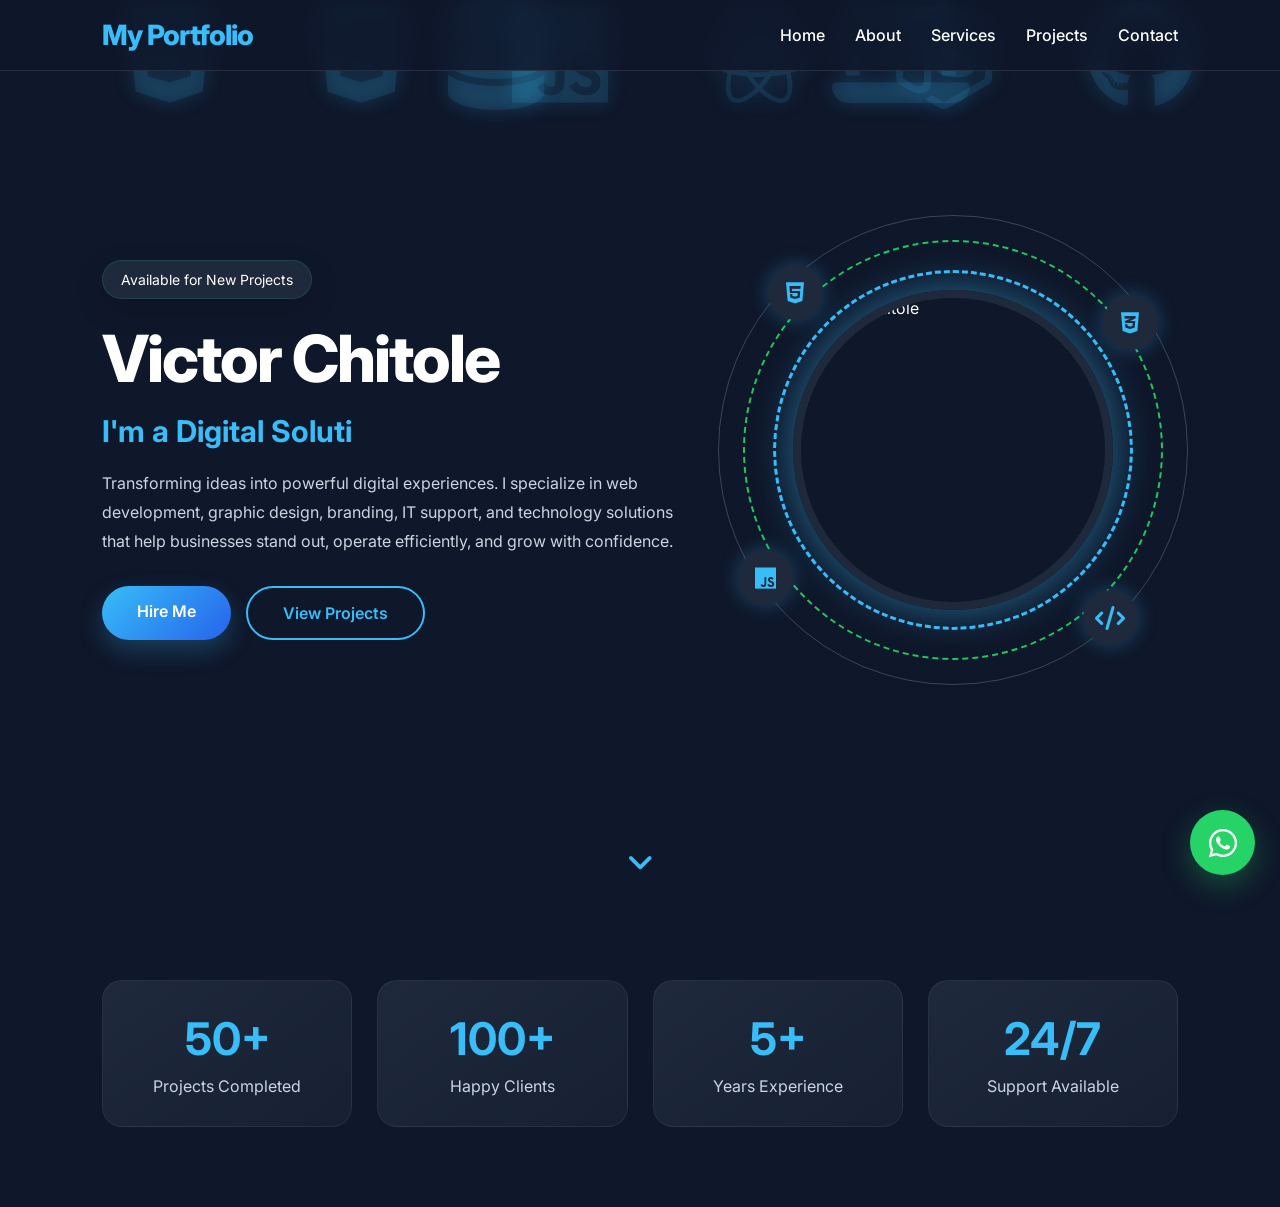
==== index.html @ 53824d96 "Add files via upload" ====
<!DOCTYPE html>
<html lang="en">
<head>

<meta charset="UTF-8">
<meta name="viewport" content="width=device-width, initial-scale=1.0">

<title>Victor Chitole</title>

<link href="https://fonts.googleapis.com/css2?family=Inter:wght@300;400;500;600;700;800&display=swap" rel="stylesheet">

<link rel="stylesheet"
href="https://cdnjs.cloudflare.com/ajax/libs/font-awesome/6.6.0/css/all.min.css">


<style>

/* =========================================================
   GLOBAL
========================================================= */

*{
    margin:0;
    padding:0;
    box-sizing:border-box;
    font-family:'Inter',sans-serif;
    scroll-behavior:smooth;
}

body{
    background:#0f172a;
    color:#fff;
    overflow-x:hidden;
}


/* =========================================================
   BACKGROUND ANIMATION
========================================================= */

.particles{
    position:fixed;
    width:100%;
    height:100%;
    z-index:-1;
    overflow:hidden;
    pointer-events:none;
}

.particles i{
    position:absolute;
    font-size:110px;
    color:rgba(56,189,248,0.12);
    text-shadow:0 0 20px rgba(56,189,248,0.2);
    animation:animate 20s linear infinite;
}

.particles i:nth-child(1){
    left:10%;
    animation-delay:0s;
}

.particles i:nth-child(2){
    left:25%;
    animation-delay:2s;
}

.particles i:nth-child(3){
    left:40%;
    animation-delay:4s;
}

.particles i:nth-child(4){
    left:55%;
    animation-delay:6s;
}

.particles i:nth-child(5){
    left:70%;
    animation-delay:8s;
}

.particles i:nth-child(6){
    left:85%;
    animation-delay:10s;
}

.particles i:nth-child(7){
    left:35%;
    animation-delay:12s;
}

.particles i:nth-child(8){
    left:65%;
    animation-delay:14s;
}

@keyframes animate{

    0%{
        transform:translateY(100vh) scale(0);
        opacity:0;
    }

    20%{
        opacity:1;
    }

    100%{
        transform:translateY(-100px) scale(1);
        opacity:0;
    }

}


/* =========================================================
   NAVBAR
========================================================= */

.navbar{
    position:fixed;
    top:0;
    left:0;
    width:100%;

    padding:18px 8%;

    display:flex;
    justify-content:space-between;
    align-items:center;

    background:rgba(15,23,42,.82);

    backdrop-filter:blur(15px);

    -webkit-backdrop-filter:blur(15px);

    z-index:1000;

    border-bottom:
        1px solid rgba(255,255,255,.1);
}


/* LOGO */

.logo{
    font-size:28px;
    font-weight:800;
    color:#38bdf8;

    letter-spacing:-1px;

    cursor:pointer;

    transition:.3s;
}

.logo:hover{
    transform:scale(1.04);
}


/* =========================================================
   DESKTOP NAVIGATION
========================================================= */

.nav-links{
    display:flex;
    align-items:center;

    gap:30px;

    list-style:none;
}

.nav-links li{
    list-style:none;
}

.nav-links a{
    position:relative;

    text-decoration:none;

    color:#fff;

    font-weight:500;

    padding:8px 0;

    transition:.3s;
}


/* Animated underline */

.nav-links a::after{

    content:"";

    position:absolute;

    left:0;
    bottom:0;

    width:0;
    height:2px;

    background:#38bdf8;

    transition:.3s ease;

}

.nav-links a:hover{
    color:#38bdf8;
}

.nav-links a:hover::after{
    width:100%;
}


/* =========================================================
   HAMBURGER BUTTON
========================================================= */

.menu-toggle{

    display:none;

    width:45px;
    height:45px;

    border:none;

    border-radius:12px;

    background:
        rgba(56,189,248,.10);

    cursor:pointer;

    align-items:center;
    justify-content:center;

    flex-direction:column;

    gap:5px;

    transition:.3s;

    z-index:1100;
}


.menu-toggle span{

    width:25px;
    height:3px;

    border-radius:10px;

    background:#38bdf8;

    transition:.35s ease;

}


.menu-toggle:hover{

    background:
        rgba(56,189,248,.20);

    transform:scale(1.05);

}


/* =========================================================
   HERO
========================================================= */

.hero{

    min-height:100vh;

    display:flex;

    align-items:center;

    justify-content:space-between;

    padding:120px 8%;

    flex-wrap:wrap;

    gap:50px;

    position:relative;
}


.hero-text{

    flex:1;

    min-width:320px;

}


.tag{

    display:inline-block;

    padding:10px 18px;

    background:#1e293b;

    border-radius:30px;

    margin-bottom:20px;

    font-size:14px;

    border:
        1px solid rgba(56,189,248,.15);

    box-shadow:
        0 10px 30px rgba(0,0,0,.15);
}


.hero-text h1{

    font-size:65px;

    font-weight:800;

    margin-bottom:15px;

    letter-spacing:-2px;

}


.hero-text h2{

    font-size:30px;

    color:#38bdf8;

    margin-bottom:20px;

}


#typing{

    color:#38bdf8;

}


.hero-text p{

    line-height:1.8;

    color:#cbd5e1;

    margin-bottom:30px;

    max-width:650px;

}


/* =========================================================
   BUTTONS
========================================================= */

.buttons{

    display:flex;

    gap:15px;

    flex-wrap:wrap;
}


.btn,
.btn-outline{

    display:inline-block;

    padding:15px 35px;

    border-radius:50px;

    font-weight:600;

    text-decoration:none;

    transition:.35s ease;

}


.btn{

    background:
        linear-gradient(
            135deg,
            #38bdf8,
            #2563eb
        );

    color:white;

    box-shadow:
        0 10px 25px rgba(56,189,248,.25);
}


.btn:hover{

    transform:
        translateY(-4px);

    box-shadow:
        0 15px 35px rgba(56,189,248,.4);
}


.btn-outline{

    border:
        2px solid #38bdf8;

    color:#38bdf8;

}


.btn-outline:hover{

    background:#38bdf8;

    color:#0f172a;

    transform:
        translateY(-4px);
}


/* =========================================================
   HERO IMAGE
========================================================= */

.hero-image{

    position:relative;

    width:450px;

    height:450px;

    display:flex;

    align-items:center;

    justify-content:center;
}


.hero-image img{

    width:320px;

    height:320px;

    object-fit:cover;

    border-radius:50%;

    border:8px solid #1e293b;

    z-index:10;

    box-shadow:
        0 0 40px rgba(56,189,248,.5);

    animation:
        profileFloat 5s ease-in-out infinite;
}


@keyframes profileFloat{

    0%,
    100%{
        transform:translateY(0);
    }

    50%{
        transform:translateY(-12px);
    }

}


/* =========================================================
   ROTATING RINGS
========================================================= */

.ring{

    position:absolute;

    border-radius:50%;

}


.ring1{

    width:360px;
    height:360px;

    border:
        3px dashed #38bdf8;

    animation:
        rotate 15s linear infinite;

}


.ring2{

    width:420px;
    height:420px;

    border:
        2px dashed #22c55e;

    animation:
        rotateReverse 20s linear infinite;

}


.ring3{

    width:470px;
    height:470px;

    border:
        1px solid rgba(255,255,255,.2);

    animation:
        pulse 4s infinite;

}


@keyframes rotate{

    100%{
        transform:rotate(360deg);
    }

}


@keyframes rotateReverse{

    100%{
        transform:rotate(-360deg);
    }

}


@keyframes pulse{

    50%{
        transform:scale(1.04);
    }

}


/* =========================================================
   FLOATING TECH ICONS
========================================================= */

.tech{

    position:absolute;

    width:55px;
    height:55px;

    background:#1e293b;

    border-radius:50%;

    display:flex;

    justify-content:center;

    align-items:center;

    font-size:24px;

    color:#38bdf8;

    box-shadow:
        0 0 20px rgba(56,189,248,.3);

    animation:
        float 4s infinite ease-in-out;

    z-index:15;
}


.html{
    top:40px;
    left:40px;
}

.css{
    top:70px;
    right:20px;
}

.js{
    bottom:70px;
    left:10px;
}

.code{
    bottom:30px;
    right:40px;
}


@keyframes float{

    50%{
        transform:translateY(-15px);
    }

}


/* =========================================================
   STATS
========================================================= */

.stats{

    padding:80px 8%;

    display:grid;

    grid-template-columns:
        repeat(auto-fit,minmax(220px,1fr));

    gap:25px;
}


.stat{

    background:
        linear-gradient(
            145deg,
            #1e293b,
            #172033
        );

    padding:30px;

    border-radius:20px;

    text-align:center;

    border:
        1px solid rgba(255,255,255,.06);

    transition:.4s;

}


.stat:hover{

    transform:
        translateY(-10px);

    box-shadow:
        0 20px 40px rgba(0,0,0,.2);

}


.stat h2{

    font-size:45px;

    color:#38bdf8;

}


.stat p{

    margin-top:10px;

    color:#cbd5e1;

}


/* =========================================================
   SCROLL
========================================================= */

.scroll{

    position:absolute;

    bottom:20px;

    left:50%;

    transform:translateX(-50%);

    font-size:30px;

    color:#38bdf8;

    animation:
        bounce 2s infinite;
}


@keyframes bounce{

    50%{
        transform:
            translate(-50%,-10px);
    }

}


/* =========================================================
   WHATSAPP
========================================================= */

.whatsapp{

    position:fixed;

    bottom:25px;

    right:25px;

    width:65px;
    height:65px;

    background:#25D366;

    border-radius:50%;

    display:flex;

    align-items:center;

    justify-content:center;

    font-size:32px;

    color:white;

    text-decoration:none;

    z-index:999;

    box-shadow:
        0 10px 30px rgba(37,211,102,.3);

    animation:
        pulse 2s infinite;

    transition:.3s;
}


.whatsapp:hover{

    transform:
        scale(1.1);

}


/* =========================================================
   MOBILE NAVIGATION
========================================================= */

@media(max-width:900px){

    /* Show hamburger */

    .menu-toggle{
    
        display:flex;

    }


    /* Hide desktop menu initially */

    .nav-links{

        position:absolute;

        top:100%;

        left:0;

        width:100%;

        padding:
            12px 5% 22px;

        background:
            rgba(15,23,42,.98);

        backdrop-filter:
            blur(20px);

        -webkit-backdrop-filter:
            blur(20px);

        border-bottom:
            1px solid rgba(255,255,255,.1);

        box-shadow:
            0 20px 40px rgba(0,0,0,.3);

        display:flex;

        flex-direction:column;

        align-items:stretch;

        gap:5px;

        opacity:0;

        visibility:hidden;

        transform:
            translateY(-20px);

        transition:
            opacity .35s ease,
            transform .35s ease,
            visibility .35s ease;

    }


    /* OPEN MENU */

    .nav-links.active{

        opacity:1;

        visibility:visible;

        transform:
            translateY(0);

    }


    .nav-links li{

        width:100%;

    }


    .nav-links a{

        display:block;

        width:100%;

        padding:15px;

        border-radius:10px;

        text-align:left;

    }


    .nav-links a::after{

        display:none;

    }


    .nav-links a:hover{

        background:
            rgba(56,189,248,.1);

        padding-left:22px;

    }


    /* =====================================================
       HAMBURGER → X
    ===================================================== */

    .menu-toggle.active span:nth-child(1){

        transform:
            translateY(8px)
            rotate(45deg);

    }


    .menu-toggle.active span:nth-child(2){

        opacity:0;

        transform:
            translateX(20px);

    }


    .menu-toggle.active span:nth-child(3){

        transform:
            translateY(-8px)
            rotate(-45deg);

    }


    /* HERO */

    .hero{

        text-align:center;

        justify-content:center;

        padding-top:120px;

    }


    .hero-text h1{

        font-size:48px;

    }


    .hero-text h2{

        font-size:25px;

    }


    .hero-text p{

        margin-left:auto;

        margin-right:auto;

    }


    .buttons{

        justify-content:center;

    }


    .hero-image{

        width:180px;

        height:180px;

    }


    .hero-image img{

        width:180px;

        height:180px;

    }


    .ring1{

        width:280px;
        height:280px;

    }


    .ring2{

        width:320px;
        height:320px;

    }


    .ring3{

        width:360px;
        height:360px;

    }

}


/* =========================================================
   SMALL PHONES
========================================================= */

@media(max-width:480px){

    .navbar{

        padding:
            15px 5%;

    }


    .logo{

        font-size:23px;

    }


    .hero{

        padding:
            110px 20px 80px;

    }


    .hero-text{

        min-width:0;

    }


    .hero-text h1{

        font-size:40px;

    }


    .hero-text h2{

        font-size:21px;

    }


    .hero-text p{

        font-size:14px;

    }


    .hero-image{

        transform:
            scale(.85);

    }


    .stats{

        padding:
            50px 20px;

    }


    .whatsapp{

        width:58px;
        height:58px;

        right:18px;
        bottom:18px;

        font-size:28px;

    }

}

</style>

</head>


<body>


<!-- =========================================================
     FLOATING BACKGROUND ICONS
========================================================= -->

<div class="particles">

    <i class="fab fa-html5"></i>

    <i class="fab fa-css3-alt"></i>

    <i class="fab fa-js"></i>

    <i class="fab fa-react"></i>

    <i class="fab fa-node-js"></i>

    <i class="fab fa-github"></i>

    <i class="fas fa-database"></i>

    <i class="fas fa-laptop-code"></i>

</div>


<!-- =========================================================
     NAVBAR
========================================================= -->

<nav class="navbar">

    <div class="logo">
        My Portfolio
    </div>


    <!-- HAMBURGER BUTTON -->

    <button
        class="menu-toggle"
        id="menuToggle"
        aria-label="Open navigation menu"
        aria-expanded="false"
    >

        <span></span>
        <span></span>
        <span></span>

    </button>


    <!-- NAVIGATION -->

    <ul class="nav-links" id="navLinks">

        <li>
            <a href="index.html">
                Home
            </a>
        </li>

        <li>
            <a href="about.html">
                About
            </a>
        </li>

        <li>
            <a href="services.html">
                Services
            </a>
        </li>

        <li>
            <a href="projects.html">
                Projects
            </a>
        </li>

        <li>
            <a href="contact.html">
                Contact
            </a>
        </li>

    </ul>

</nav>


<!-- =========================================================
     HERO
========================================================= -->

<section class="hero">


    <div class="hero-text">

        <div class="tag">
            Available for New Projects
        </div>


        <h1>
            Victor Chitole
        </h1>


        <h2>
            I'm a
            <span id="typing"></span>
        </h2>


        <p>

            Transforming ideas into powerful digital experiences.
            I specialize in web development, graphic design,
            branding, IT support, and technology solutions that
            help businesses stand out, operate efficiently,
            and grow with confidence.

        </p>


        <div class="buttons">

            <a
                href="contact.html"
                class="btn"
            >
                Hire Me
            </a>


            <a
                href="projects.html"
                class="btn-outline"
            >
                View Projects
            </a>

        </div>

    </div>


    <!-- HERO IMAGE -->

    <div class="hero-image">


        <div class="ring ring1"></div>

        <div class="ring ring2"></div>

        <div class="ring ring3"></div>


        <!-- HTML -->

        <div class="tech html">

            <i class="fab fa-html5"></i>

        </div>


        <!-- CSS -->

        <div class="tech css">

            <i class="fab fa-css3-alt"></i>

        </div>


        <!-- JAVASCRIPT -->

        <div class="tech js">

            <i class="fab fa-js"></i>

        </div>


        <!-- CODE -->

        <div class="tech code">

            <i class="fas fa-code"></i>

        </div>


        <img
            src="assets/images/CEO PIC.jpg"
            alt="Victor Chitole"
        >

    </div>


    <!-- SCROLL -->

    <div class="scroll">

        <i class="fas fa-angle-down"></i>

    </div>


</section>


<!-- =========================================================
     STATS
========================================================= -->

<section class="stats">


    <div class="stat">

        <h2>
            50+
        </h2>

        <p>
            Projects Completed
        </p>

    </div>


    <div class="stat">

        <h2>
            100+
        </h2>

        <p>
            Happy Clients
        </p>

    </div>


    <div class="stat">

        <h2>
            5+
        </h2>

        <p>
            Years Experience
        </p>

    </div>


    <div class="stat">

        <h2>
            24/7
        </h2>

        <p>
            Support Available
        </p>

    </div>


</section>


<!-- =========================================================
     WHATSAPP
========================================================= -->

<a
    href="https://wa.me/254700000000"
    class="whatsapp"
    target="_blank"
    rel="noopener noreferrer"
    aria-label="Chat with Victor on WhatsApp"
>

    <i class="fab fa-whatsapp"></i>

</a>


<!-- =========================================================
     JAVASCRIPT
========================================================= -->

<script>


/* =========================================================
   TYPING EFFECT
========================================================= */

const words = [

    "Digital Solutions Provider",

    "Web Developer",

    "Graphic Designer",

    "Branding Specialist",

    "ICT Trainer",

    "Tech Consultant"

];


let i = 0;

let j = 0;

let deleting = false;


function type(){

    const current = words[i];

    document.getElementById("typing").textContent =
        current.substring(0,j);


    if(!deleting){

        j++;


        if(j > current.length){

            deleting = true;

            setTimeout(type,1200);

            return;

        }

    }

    else{

        j--;


        if(j === 0){

            deleting = false;

            i = (i + 1) % words.length;

        }

    }


    setTimeout(
        type,
        deleting ? 50 : 120
    );

}


type();



/* =========================================================
   MOBILE HAMBURGER MENU
========================================================= */

const menuToggle =
    document.getElementById("menuToggle");

const navLinks =
    document.getElementById("navLinks");


/* OPEN / CLOSE MENU */

menuToggle.addEventListener("click", function(){

    const isOpen =
        menuToggle.classList.toggle("active");

    navLinks.classList.toggle("active");

    menuToggle.setAttribute(
        "aria-expanded",
        isOpen
    );

});


/* =========================================================
   CLOSE MENU AFTER CLICKING A LINK
========================================================= */

document
    .querySelectorAll(".nav-links a")
    .forEach(link => {

        link.addEventListener("click", function(){

            menuToggle.classList.remove("active");

            navLinks.classList.remove("active");

            menuToggle.setAttribute(
                "aria-expanded",
                "false"
            );

        });

    });



/* =========================================================
   CLOSE MENU WHEN CLICKING OUTSIDE
========================================================= */

document.addEventListener("click", function(event){

    if(
        !menuToggle.contains(event.target) &&
        !navLinks.contains(event.target)
    ){

        menuToggle.classList.remove("active");

        navLinks.classList.remove("active");

        menuToggle.setAttribute(
            "aria-expanded",
            "false"
        );

    }

});


</script>


</body>
</html>
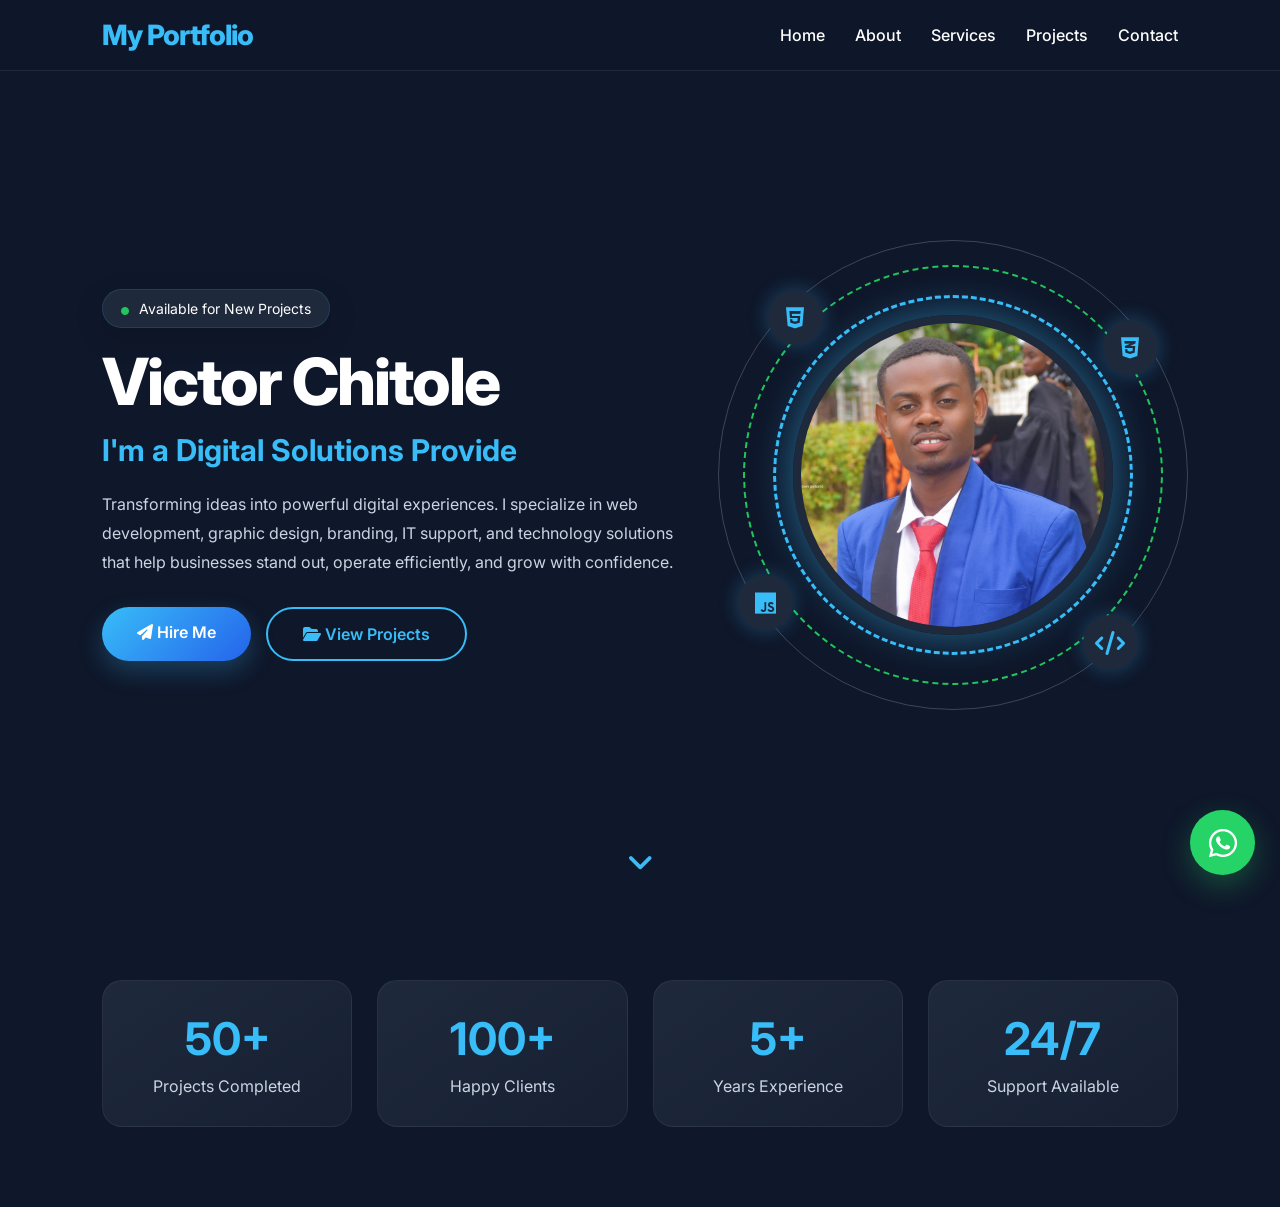
==== commit e03ab953: "Update index.html" ====
--- a/index.html
+++ b/index.html
@@ -2,1617 +2,1868 @@
 <html lang="en">
 <head>
 
-<meta charset="UTF-8">
-<meta name="viewport" content="width=device-width, initial-scale=1.0">
-
-<title>Victor Chitole</title>
-
-<link href="https://fonts.googleapis.com/css2?family=Inter:wght@300;400;500;600;700;800&display=swap" rel="stylesheet">
-
-<link rel="stylesheet"
-href="https://cdnjs.cloudflare.com/ajax/libs/font-awesome/6.6.0/css/all.min.css">
-
-
-<style>
-
-/* =========================================================
-   GLOBAL
-========================================================= */
-
-*{
-    margin:0;
-    padding:0;
-    box-sizing:border-box;
-    font-family:'Inter',sans-serif;
-    scroll-behavior:smooth;
-}
-
-body{
-    background:#0f172a;
-    color:#fff;
-    overflow-x:hidden;
-}
-
-
-/* =========================================================
-   BACKGROUND ANIMATION
-========================================================= */
-
-.particles{
-    position:fixed;
-    width:100%;
-    height:100%;
-    z-index:-1;
-    overflow:hidden;
-    pointer-events:none;
-}
-
-.particles i{
-    position:absolute;
-    font-size:110px;
-    color:rgba(56,189,248,0.12);
-    text-shadow:0 0 20px rgba(56,189,248,0.2);
-    animation:animate 20s linear infinite;
-}
-
-.particles i:nth-child(1){
-    left:10%;
-    animation-delay:0s;
-}
-
-.particles i:nth-child(2){
-    left:25%;
-    animation-delay:2s;
-}
-
-.particles i:nth-child(3){
-    left:40%;
-    animation-delay:4s;
-}
-
-.particles i:nth-child(4){
-    left:55%;
-    animation-delay:6s;
-}
-
-.particles i:nth-child(5){
-    left:70%;
-    animation-delay:8s;
-}
-
-.particles i:nth-child(6){
-    left:85%;
-    animation-delay:10s;
-}
-
-.particles i:nth-child(7){
-    left:35%;
-    animation-delay:12s;
-}
-
-.particles i:nth-child(8){
-    left:65%;
-    animation-delay:14s;
-}
-
-@keyframes animate{
-
-    0%{
-        transform:translateY(100vh) scale(0);
-        opacity:0;
-    }
-
-    20%{
-        opacity:1;
-    }
-
-    100%{
-        transform:translateY(-100px) scale(1);
-        opacity:0;
-    }
-
-}
-
-
-/* =========================================================
-   NAVBAR
-========================================================= */
-
-.navbar{
-    position:fixed;
-    top:0;
-    left:0;
-    width:100%;
-
-    padding:18px 8%;
-
-    display:flex;
-    justify-content:space-between;
-    align-items:center;
-
-    background:rgba(15,23,42,.82);
-
-    backdrop-filter:blur(15px);
-
-    -webkit-backdrop-filter:blur(15px);
-
-    z-index:1000;
-
-    border-bottom:
-        1px solid rgba(255,255,255,.1);
-}
-
-
-/* LOGO */
-
-.logo{
-    font-size:28px;
-    font-weight:800;
-    color:#38bdf8;
-
-    letter-spacing:-1px;
-
-    cursor:pointer;
-
-    transition:.3s;
-}
-
-.logo:hover{
-    transform:scale(1.04);
-}
-
-
-/* =========================================================
-   DESKTOP NAVIGATION
-========================================================= */
-
-.nav-links{
-    display:flex;
-    align-items:center;
-
-    gap:30px;
-
-    list-style:none;
-}
-
-.nav-links li{
-    list-style:none;
-}
-
-.nav-links a{
-    position:relative;
-
-    text-decoration:none;
-
-    color:#fff;
-
-    font-weight:500;
-
-    padding:8px 0;
-
-    transition:.3s;
-}
-
-
-/* Animated underline */
-
-.nav-links a::after{
-
-    content:"";
-
-    position:absolute;
-
-    left:0;
-    bottom:0;
-
-    width:0;
-    height:2px;
-
-    background:#38bdf8;
-
-    transition:.3s ease;
-
-}
-
-.nav-links a:hover{
-    color:#38bdf8;
-}
-
-.nav-links a:hover::after{
-    width:100%;
-}
-
-
-/* =========================================================
-   HAMBURGER BUTTON
-========================================================= */
-
-.menu-toggle{
-
-    display:none;
-
-    width:45px;
-    height:45px;
-
-    border:none;
-
-    border-radius:12px;
-
-    background:
-        rgba(56,189,248,.10);
-
-    cursor:pointer;
-
-    align-items:center;
-    justify-content:center;
-
-    flex-direction:column;
-
-    gap:5px;
-
-    transition:.3s;
-
-    z-index:1100;
-}
-
-
-.menu-toggle span{
-
-    width:25px;
-    height:3px;
-
-    border-radius:10px;
-
-    background:#38bdf8;
-
-    transition:.35s ease;
-
-}
-
-
-.menu-toggle:hover{
-
-    background:
-        rgba(56,189,248,.20);
-
-    transform:scale(1.05);
-
-}
-
-
-/* =========================================================
-   HERO
-========================================================= */
-
-.hero{
-
-    min-height:100vh;
-
-    display:flex;
-
-    align-items:center;
-
-    justify-content:space-between;
-
-    padding:120px 8%;
-
-    flex-wrap:wrap;
-
-    gap:50px;
-
-    position:relative;
-}
-
-
-.hero-text{
-
-    flex:1;
-
-    min-width:320px;
-
-}
-
-
-.tag{
-
-    display:inline-block;
-
-    padding:10px 18px;
-
-    background:#1e293b;
-
-    border-radius:30px;
-
-    margin-bottom:20px;
-
-    font-size:14px;
-
-    border:
-        1px solid rgba(56,189,248,.15);
-
-    box-shadow:
-        0 10px 30px rgba(0,0,0,.15);
-}
-
-
-.hero-text h1{
-
-    font-size:65px;
-
-    font-weight:800;
-
-    margin-bottom:15px;
-
-    letter-spacing:-2px;
-
-}
-
-
-.hero-text h2{
-
-    font-size:30px;
-
-    color:#38bdf8;
-
-    margin-bottom:20px;
-
-}
-
-
-#typing{
-
-    color:#38bdf8;
-
-}
-
-
-.hero-text p{
-
-    line-height:1.8;
-
-    color:#cbd5e1;
-
-    margin-bottom:30px;
-
-    max-width:650px;
-
-}
-
-
-/* =========================================================
-   BUTTONS
-========================================================= */
-
-.buttons{
-
-    display:flex;
-
-    gap:15px;
-
-    flex-wrap:wrap;
-}
-
-
-.btn,
-.btn-outline{
-
-    display:inline-block;
-
-    padding:15px 35px;
-
-    border-radius:50px;
-
-    font-weight:600;
-
-    text-decoration:none;
-
-    transition:.35s ease;
-
-}
-
-
-.btn{
-
-    background:
-        linear-gradient(
-            135deg,
-            #38bdf8,
-            #2563eb
+    <meta charset="UTF-8">
+    <meta name="viewport" content="width=device-width, initial-scale=1.0">
+
+    <title>Victor Chitole | Digital Solutions Provider</title>
+
+    <meta name="description"
+          content="Victor Chitole - Web Developer, Graphic Designer, Branding Specialist, ICT Trainer and Tech Consultant.">
+
+    <!-- Google Font -->
+    <link
+        href="https://fonts.googleapis.com/css2?family=Inter:wght@300;400;500;600;700;800&display=swap"
+        rel="stylesheet"
+    >
+
+    <!-- Font Awesome -->
+    <link
+        rel="stylesheet"
+        href="https://cdnjs.cloudflare.com/ajax/libs/font-awesome/6.6.0/css/all.min.css"
+    >
+
+    <style>
+
+        /* =========================================================
+           GLOBAL
+        ========================================================= */
+
+        * {
+            margin: 0;
+            padding: 0;
+            box-sizing: border-box;
+            font-family: 'Inter', sans-serif;
+            scroll-behavior: smooth;
+        }
+
+        html {
+            scroll-behavior: smooth;
+        }
+
+        body {
+            background: #0f172a;
+            color: #ffffff;
+            overflow-x: hidden;
+            min-height: 100vh;
+        }
+
+        a {
+            -webkit-tap-highlight-color: transparent;
+        }
+
+
+        /* =========================================================
+           BACKGROUND ANIMATION
+        ========================================================= */
+
+        .particles {
+            position: fixed;
+            inset: 0;
+            width: 100%;
+            height: 100%;
+            z-index: -1;
+            overflow: hidden;
+            pointer-events: none;
+        }
+
+        .particles i {
+            position: absolute;
+            bottom: -150px;
+            font-size: 100px;
+            color: rgba(56, 189, 248, 0.08);
+            text-shadow: 0 0 20px rgba(56, 189, 248, 0.15);
+            animation: particlesFloat 20s linear infinite;
+        }
+
+        .particles i:nth-child(1) {
+            left: 10%;
+            animation-delay: 0s;
+        }
+
+        .particles i:nth-child(2) {
+            left: 25%;
+            animation-delay: 2s;
+        }
+
+        .particles i:nth-child(3) {
+            left: 40%;
+            animation-delay: 4s;
+        }
+
+        .particles i:nth-child(4) {
+            left: 55%;
+            animation-delay: 6s;
+        }
+
+        .particles i:nth-child(5) {
+            left: 70%;
+            animation-delay: 8s;
+        }
+
+        .particles i:nth-child(6) {
+            left: 85%;
+            animation-delay: 10s;
+        }
+
+        .particles i:nth-child(7) {
+            left: 35%;
+            animation-delay: 12s;
+        }
+
+        .particles i:nth-child(8) {
+            left: 65%;
+            animation-delay: 14s;
+        }
+
+        @keyframes particlesFloat {
+
+            0% {
+                transform: translateY(0) scale(0.3);
+                opacity: 0;
+            }
+
+            20% {
+                opacity: 1;
+            }
+
+            100% {
+                transform: translateY(-120vh) scale(1);
+                opacity: 0;
+            }
+        }
+
+
+        /* =========================================================
+           NAVBAR
+        ========================================================= */
+
+        .navbar {
+            position: fixed;
+            top: 0;
+            left: 0;
+            width: 100%;
+
+            padding: 18px 8%;
+
+            display: flex;
+            justify-content: space-between;
+            align-items: center;
+
+            background: rgba(15, 23, 42, 0.86);
+
+            backdrop-filter: blur(15px);
+            -webkit-backdrop-filter: blur(15px);
+
+            z-index: 1000;
+
+            border-bottom: 1px solid rgba(255, 255, 255, 0.08);
+        }
+
+
+        /* =========================================================
+           LOGO
+        ========================================================= */
+
+        .logo {
+            font-size: 28px;
+            font-weight: 800;
+            color: #38bdf8;
+
+            letter-spacing: -1px;
+
+            cursor: pointer;
+
+            transition: 0.3s;
+
+            text-decoration: none;
+        }
+
+        .logo:hover {
+            transform: scale(1.04);
+        }
+
+
+        /* =========================================================
+           DESKTOP NAVIGATION
+        ========================================================= */
+
+        .nav-links {
+            display: flex;
+            align-items: center;
+
+            gap: 30px;
+
+            list-style: none;
+        }
+
+        .nav-links li {
+            list-style: none;
+        }
+
+        .nav-links a {
+            position: relative;
+
+            text-decoration: none;
+
+            color: #ffffff;
+
+            font-weight: 500;
+
+            padding: 8px 0;
+
+            transition: 0.3s;
+        }
+
+        .nav-links a::after {
+            content: "";
+
+            position: absolute;
+
+            left: 0;
+            bottom: 0;
+
+            width: 0;
+            height: 2px;
+
+            background: #38bdf8;
+
+            transition: 0.3s ease;
+        }
+
+        .nav-links a:hover {
+            color: #38bdf8;
+        }
+
+        .nav-links a:hover::after {
+            width: 100%;
+        }
+
+
+        /* =========================================================
+           HAMBURGER
+        ========================================================= */
+
+        .menu-toggle {
+            display: none;
+
+            width: 45px;
+            height: 45px;
+
+            border: none;
+
+            border-radius: 12px;
+
+            background: rgba(56, 189, 248, 0.10);
+
+            cursor: pointer;
+
+            align-items: center;
+            justify-content: center;
+
+            flex-direction: column;
+
+            gap: 5px;
+
+            transition: 0.3s;
+
+            z-index: 1100;
+        }
+
+        .menu-toggle span {
+            width: 25px;
+            height: 3px;
+
+            border-radius: 10px;
+
+            background: #38bdf8;
+
+            transition: 0.35s ease;
+        }
+
+        .menu-toggle:hover {
+            background: rgba(56, 189, 248, 0.20);
+            transform: scale(1.05);
+        }
+
+
+        /* =========================================================
+           HERO
+        ========================================================= */
+
+        .hero {
+            min-height: 100vh;
+
+            display: flex;
+            align-items: center;
+            justify-content: space-between;
+
+            padding: 130px 8% 80px;
+
+            flex-wrap: wrap;
+
+            gap: 50px;
+
+            position: relative;
+        }
+
+
+        /* =========================================================
+           HERO TEXT
+        ========================================================= */
+
+        .hero-text {
+            flex: 1;
+            min-width: 320px;
+        }
+
+        .tag {
+            display: inline-block;
+
+            padding: 10px 18px;
+
+            background: #1e293b;
+
+            border-radius: 30px;
+
+            margin-bottom: 20px;
+
+            font-size: 14px;
+
+            border: 1px solid rgba(56, 189, 248, 0.15);
+
+            box-shadow: 0 10px 30px rgba(0, 0, 0, 0.15);
+        }
+
+        .hero-text h1 {
+            font-size: 65px;
+
+            font-weight: 800;
+
+            margin-bottom: 15px;
+
+            letter-spacing: -2px;
+
+            line-height: 1.05;
+        }
+
+        .hero-text h2 {
+            font-size: 30px;
+
+            color: #38bdf8;
+
+            margin-bottom: 20px;
+
+            line-height: 1.3;
+        }
+
+        #typing {
+            color: #38bdf8;
+        }
+
+        .hero-text p {
+            line-height: 1.8;
+
+            color: #cbd5e1;
+
+            margin-bottom: 30px;
+
+            max-width: 650px;
+        }
+
+
+        /* =========================================================
+           BUTTONS
+        ========================================================= */
+
+        .buttons {
+            display: flex;
+
+            gap: 15px;
+
+            flex-wrap: wrap;
+        }
+
+        .btn,
+        .btn-outline {
+            display: inline-block;
+
+            padding: 15px 35px;
+
+            border-radius: 50px;
+
+            font-weight: 600;
+
+            text-decoration: none;
+
+            transition: 0.35s ease;
+        }
+
+        .btn {
+            background: linear-gradient(
+                135deg,
+                #38bdf8,
+                #2563eb
+            );
+
+            color: #ffffff;
+
+            box-shadow:
+                0 10px 25px rgba(56, 189, 248, 0.25);
+        }
+
+        .btn:hover {
+            transform: translateY(-4px);
+
+            box-shadow:
+                0 15px 35px rgba(56, 189, 248, 0.4);
+        }
+
+        .btn-outline {
+            border: 2px solid #38bdf8;
+
+            color: #38bdf8;
+        }
+
+        .btn-outline:hover {
+            background: #38bdf8;
+
+            color: #0f172a;
+
+            transform: translateY(-4px);
+        }
+
+
+        /* =========================================================
+           HERO IMAGE
+        ========================================================= */
+
+        .hero-image {
+            position: relative;
+
+            width: 450px;
+            height: 450px;
+
+            display: flex;
+
+            align-items: center;
+            justify-content: center;
+
+            flex-shrink: 0;
+        }
+
+        .hero-image img {
+            width: 320px;
+            height: 320px;
+
+            object-fit: cover;
+
+            border-radius: 50%;
+
+            border: 8px solid #1e293b;
+
+            z-index: 10;
+
+            box-shadow:
+                0 0 40px rgba(56, 189, 248, 0.5);
+
+            animation:
+                profileFloat 5s ease-in-out infinite;
+        }
+
+        @keyframes profileFloat {
+
+            0%,
+            100% {
+                transform: translateY(0);
+            }
+
+            50% {
+                transform: translateY(-12px);
+            }
+        }
+
+
+        /* =========================================================
+           ROTATING RINGS
+        ========================================================= */
+
+        .ring {
+            position: absolute;
+
+            border-radius: 50%;
+
+            pointer-events: none;
+        }
+
+        .ring1 {
+            width: 360px;
+            height: 360px;
+
+            border: 3px dashed #38bdf8;
+
+            animation:
+                rotate 15s linear infinite;
+        }
+
+        .ring2 {
+            width: 420px;
+            height: 420px;
+
+            border: 2px dashed #22c55e;
+
+            animation:
+                rotateReverse 20s linear infinite;
+        }
+
+        .ring3 {
+            width: 470px;
+            height: 470px;
+
+            border: 1px solid rgba(255, 255, 255, 0.2);
+
+            animation:
+                ringPulse 4s infinite;
+        }
+
+        @keyframes rotate {
+
+            100% {
+                transform: rotate(360deg);
+            }
+        }
+
+        @keyframes rotateReverse {
+
+            100% {
+                transform: rotate(-360deg);
+            }
+        }
+
+        @keyframes ringPulse {
+
+            50% {
+                transform: scale(1.04);
+            }
+        }
+
+
+        /* =========================================================
+           FLOATING TECH ICONS
+        ========================================================= */
+
+        .tech {
+            position: absolute;
+
+            width: 55px;
+            height: 55px;
+
+            background: #1e293b;
+
+            border-radius: 50%;
+
+            display: flex;
+
+            justify-content: center;
+            align-items: center;
+
+            font-size: 24px;
+
+            color: #38bdf8;
+
+            box-shadow:
+                0 0 20px rgba(56, 189, 248, 0.3);
+
+            animation:
+                float 4s infinite ease-in-out;
+
+            z-index: 15;
+        }
+
+        .html {
+            top: 40px;
+            left: 40px;
+        }
+
+        .css {
+            top: 70px;
+            right: 20px;
+        }
+
+        .js {
+            bottom: 70px;
+            left: 10px;
+        }
+
+        .code {
+            bottom: 30px;
+            right: 40px;
+        }
+
+        @keyframes float {
+
+            50% {
+                transform: translateY(-15px);
+            }
+        }
+
+
+        /* =========================================================
+           STATS
+        ========================================================= */
+
+        .stats {
+            padding: 80px 8%;
+
+            display: grid;
+
+            grid-template-columns:
+                repeat(auto-fit, minmax(220px, 1fr));
+
+            gap: 25px;
+        }
+
+        .stat {
+            background:
+                linear-gradient(
+                    145deg,
+                    #1e293b,
+                    #172033
+                );
+
+            padding: 30px;
+
+            border-radius: 20px;
+
+            text-align: center;
+
+            border:
+                1px solid rgba(255, 255, 255, 0.06);
+
+            transition: 0.4s;
+        }
+
+        .stat:hover {
+            transform: translateY(-10px);
+
+            box-shadow:
+                0 20px 40px rgba(0, 0, 0, 0.2);
+        }
+
+        .stat h2 {
+            font-size: 45px;
+
+            color: #38bdf8;
+        }
+
+        .stat p {
+            margin-top: 10px;
+
+            color: #cbd5e1;
+        }
+
+
+        /* =========================================================
+           SCROLL
+        ========================================================= */
+
+        .scroll {
+            position: absolute;
+
+            bottom: 20px;
+
+            left: 50%;
+
+            transform: translateX(-50%);
+
+            font-size: 30px;
+
+            color: #38bdf8;
+
+            animation:
+                bounce 2s infinite;
+        }
+
+        @keyframes bounce {
+
+            50% {
+                transform:
+                    translate(-50%, -10px);
+            }
+        }
+
+
+        /* =========================================================
+           WHATSAPP
+        ========================================================= */
+
+        .whatsapp {
+            position: fixed;
+
+            bottom: 25px;
+            right: 25px;
+
+            width: 65px;
+            height: 65px;
+
+            background: #25D366;
+
+            border-radius: 50%;
+
+            display: flex;
+
+            align-items: center;
+            justify-content: center;
+
+            font-size: 32px;
+
+            color: #ffffff;
+
+            text-decoration: none;
+
+            z-index: 999;
+
+            box-shadow:
+                0 10px 30px rgba(37, 211, 102, 0.3);
+
+            animation:
+                whatsappPulse 2s infinite;
+
+            transition: 0.3s;
+        }
+
+        .whatsapp:hover {
+            transform: scale(1.1);
+        }
+
+        @keyframes whatsappPulse {
+
+            0% {
+                box-shadow:
+                    0 0 0 0 rgba(37, 211, 102, 0.5);
+            }
+
+            70% {
+                box-shadow:
+                    0 0 0 15px rgba(37, 211, 102, 0);
+            }
+
+            100% {
+                box-shadow:
+                    0 0 0 0 rgba(37, 211, 102, 0);
+            }
+        }
+
+
+        /* =========================================================
+           TABLETS & MOBILE
+        ========================================================= */
+
+        @media (max-width: 900px) {
+
+            .navbar {
+                padding: 15px 6%;
+            }
+
+            .logo {
+                font-size: 24px;
+            }
+
+
+            /* HAMBURGER */
+
+            .menu-toggle {
+                display: flex;
+            }
+
+
+            /* MOBILE MENU */
+
+            .nav-links {
+                position: absolute;
+
+                top: 100%;
+                left: 0;
+
+                width: 100%;
+
+                padding: 15px 6% 25px;
+
+                background:
+                    rgba(15, 23, 42, 0.98);
+
+                backdrop-filter: blur(20px);
+                -webkit-backdrop-filter: blur(20px);
+
+                display: flex;
+
+                flex-direction: column;
+
+                align-items: stretch;
+
+                gap: 5px;
+
+                opacity: 0;
+
+                visibility: hidden;
+
+                transform: translateY(-15px);
+
+                transition:
+                    opacity 0.3s ease,
+                    transform 0.3s ease,
+                    visibility 0.3s ease;
+
+                border-bottom:
+                    1px solid rgba(255, 255, 255, 0.1);
+
+                box-shadow:
+                    0 20px 40px rgba(0, 0, 0, 0.3);
+            }
+
+            .nav-links.active {
+                opacity: 1;
+
+                visibility: visible;
+
+                transform: translateY(0);
+            }
+
+            .nav-links li {
+                width: 100%;
+            }
+
+            .nav-links a {
+                display: block;
+
+                width: 100%;
+
+                padding: 14px 16px;
+
+                border-radius: 10px;
+
+                font-size: 16px;
+            }
+
+            .nav-links a:hover {
+                background:
+                    rgba(56, 189, 248, 0.1);
+
+                padding-left: 20px;
+            }
+
+            .nav-links a::after {
+                display: none;
+            }
+
+
+            /* HAMBURGER → X */
+
+            .menu-toggle.active span:nth-child(1) {
+                transform:
+                    translateY(8px)
+                    rotate(45deg);
+            }
+
+            .menu-toggle.active span:nth-child(2) {
+                opacity: 0;
+            }
+
+            .menu-toggle.active span:nth-child(3) {
+                transform:
+                    translateY(-8px)
+                    rotate(-45deg);
+            }
+
+
+            /* HERO */
+
+            .hero {
+                min-height: auto;
+
+                padding:
+                    120px 25px 80px;
+
+                display: flex;
+
+                flex-direction: column;
+
+                justify-content: center;
+
+                align-items: center;
+
+                text-align: center;
+
+                gap: 70px;
+            }
+
+
+            /* HERO TEXT */
+
+            .hero-text {
+                width: 100%;
+
+                min-width: 0;
+            }
+
+            .tag {
+                font-size: 12px;
+
+                padding:
+                    9px 15px;
+
+                margin-bottom: 18px;
+            }
+
+            .hero-text h1 {
+                font-size:
+                    clamp(38px, 9vw, 52px);
+
+                line-height: 1.1;
+
+                letter-spacing: -1.5px;
+            }
+
+            .hero-text h2 {
+                font-size:
+                    clamp(21px, 5vw, 27px);
+
+                line-height: 1.3;
+            }
+
+            .hero-text p {
+                max-width: 600px;
+
+                margin:
+                    0 auto 28px;
+
+                font-size: 15px;
+
+                line-height: 1.7;
+            }
+
+
+            /* BUTTONS */
+
+            .buttons {
+                justify-content: center;
+
+                align-items: center;
+
+                gap: 12px;
+            }
+
+            .btn,
+            .btn-outline {
+                padding:
+                    13px 25px;
+
+                font-size: 14px;
+            }
+
+
+            /* HERO IMAGE */
+
+            .hero-image {
+                width: 300px;
+                height: 300px;
+
+                flex-shrink: 0;
+            }
+
+            .hero-image img {
+                width: 190px;
+                height: 190px;
+
+                border-width: 6px;
+            }
+
+
+            /* RINGS */
+
+            .ring1 {
+                width: 220px;
+                height: 220px;
+
+                border-width: 2px;
+            }
+
+            .ring2 {
+                width: 260px;
+                height: 260px;
+
+                border-width: 2px;
+            }
+
+            .ring3 {
+                width: 290px;
+                height: 290px;
+            }
+
+
+            /* TECH ICONS */
+
+            .tech {
+                width: 45px;
+                height: 45px;
+
+                font-size: 19px;
+            }
+
+            .html {
+                top: 20px;
+                left: 20px;
+            }
+
+            .css {
+                top: 30px;
+                right: 15px;
+            }
+
+            .js {
+                bottom: 30px;
+                left: 15px;
+            }
+
+            .code {
+                bottom: 20px;
+                right: 25px;
+            }
+
+
+            /* STATS */
+
+            .stats {
+                padding:
+                    50px 25px;
+
+                grid-template-columns:
+                    repeat(2, 1fr);
+
+                gap: 15px;
+            }
+
+            .stat {
+                padding:
+                    22px 15px;
+
+                border-radius: 16px;
+            }
+
+            .stat h2 {
+                font-size: 32px;
+            }
+
+            .stat p {
+                font-size: 13px;
+
+                line-height: 1.4;
+            }
+
+
+            /* HIDE SCROLL ON MOBILE */
+
+            .scroll {
+                display: none;
+            }
+
+
+            /* WHATSAPP */
+
+            .whatsapp {
+                width: 58px;
+                height: 58px;
+
+                right: 18px;
+                bottom: 18px;
+
+                font-size: 27px;
+            }
+        }
+
+
+        /* =========================================================
+           SMALL PHONES
+        ========================================================= */
+
+        @media (max-width: 480px) {
+
+            .navbar {
+                padding:
+                    14px 5%;
+            }
+
+            .logo {
+                font-size: 21px;
+            }
+
+
+            /* HERO */
+
+            .hero {
+                padding:
+                    105px 18px 65px;
+
+                gap: 55px;
+            }
+
+
+            /* TEXT */
+
+            .hero-text h1 {
+                font-size: 36px;
+
+                line-height: 1.1;
+            }
+
+            .hero-text h2 {
+                font-size: 20px;
+
+                line-height: 1.35;
+            }
+
+            .hero-text p {
+                font-size: 14px;
+
+                line-height: 1.7;
+            }
+
+
+            /* BUTTONS */
+
+            .buttons {
+                flex-direction: column;
+
+                width: 100%;
+            }
+
+            .btn,
+            .btn-outline {
+                width: 100%;
+
+                max-width: 280px;
+
+                text-align: center;
+
+                padding:
+                    13px 20px;
+            }
+
+
+            /* IMAGE */
+
+            .hero-image {
+                width: 260px;
+                height: 260px;
+            }
+
+            .hero-image img {
+                width: 165px;
+                height: 165px;
+
+                border-width: 5px;
+            }
+
+
+            /* RINGS */
+
+            .ring1 {
+                width: 195px;
+                height: 195px;
+            }
+
+            .ring2 {
+                width: 225px;
+                height: 225px;
+            }
+
+            .ring3 {
+                width: 255px;
+                height: 255px;
+            }
+
+
+            /* TECH ICONS */
+
+            .tech {
+                width: 40px;
+                height: 40px;
+
+                font-size: 17px;
+            }
+
+            .html {
+                top: 15px;
+                left: 15px;
+            }
+
+            .css {
+                top: 25px;
+                right: 10px;
+            }
+
+            .js {
+                bottom: 25px;
+                left: 10px;
+            }
+
+            .code {
+                bottom: 15px;
+                right: 15px;
+            }
+
+
+            /* STATS */
+
+            .stats {
+                padding:
+                    40px 18px;
+
+                grid-template-columns:
+                    1fr;
+
+                gap: 12px;
+            }
+
+            .stat {
+                padding: 20px;
+            }
+
+            .stat h2 {
+                font-size: 30px;
+            }
+
+
+            /* WHATSAPP */
+
+            .whatsapp {
+                width: 54px;
+                height: 54px;
+
+                right: 15px;
+                bottom: 15px;
+
+                font-size: 25px;
+            }
+        }
+
+
+        /* =========================================================
+           VERY SMALL PHONES
+        ========================================================= */
+
+        @media (max-width: 360px) {
+
+            .logo {
+                font-size: 19px;
+            }
+
+            .menu-toggle {
+                width: 42px;
+                height: 42px;
+            }
+
+            .hero {
+                padding-left: 15px;
+                padding-right: 15px;
+            }
+
+            .hero-text h1 {
+                font-size: 32px;
+            }
+
+            .hero-text h2 {
+                font-size: 18px;
+            }
+
+            .hero-image {
+                transform: scale(0.92);
+            }
+
+            .stats {
+                padding-left: 15px;
+                padding-right: 15px;
+            }
+        }
+
+
+        /* =========================================================
+           REDUCE MOTION FOR USERS WHO PREFER IT
+        ========================================================= */
+
+        @media (prefers-reduced-motion: reduce) {
+
+            *,
+            *::before,
+            *::after {
+                animation-duration: 0.01ms !important;
+                animation-iteration-count: 1 !important;
+                scroll-behavior: auto !important;
+                transition-duration: 0.01ms !important;
+            }
+        }
+
+    </style>
+
+</head>
+
+
+<body>
+
+
+    <!-- =========================================================
+         FLOATING BACKGROUND ICONS
+    ========================================================= -->
+
+    <div class="particles">
+
+        <i class="fab fa-html5"></i>
+
+        <i class="fab fa-css3-alt"></i>
+
+        <i class="fab fa-js"></i>
+
+        <i class="fab fa-react"></i>
+
+        <i class="fab fa-node-js"></i>
+
+        <i class="fab fa-github"></i>
+
+        <i class="fas fa-database"></i>
+
+        <i class="fas fa-laptop-code"></i>
+
+    </div>
+
+
+    <!-- =========================================================
+         NAVBAR
+    ========================================================= -->
+
+    <nav class="navbar">
+
+        <a href="index.html" class="logo">
+            My Portfolio
+        </a>
+
+
+        <!-- HAMBURGER BUTTON -->
+
+        <button
+            class="menu-toggle"
+            id="menuToggle"
+            aria-label="Open navigation menu"
+            aria-expanded="false"
+            type="button"
+        >
+
+            <span></span>
+            <span></span>
+            <span></span>
+
+        </button>
+
+
+        <!-- NAVIGATION -->
+
+        <ul class="nav-links" id="navLinks">
+
+            <li>
+                <a href="index.html">
+                    Home
+                </a>
+            </li>
+
+            <li>
+                <a href="about.html">
+                    About
+                </a>
+            </li>
+
+            <li>
+                <a href="services.html">
+                    Services
+                </a>
+            </li>
+
+            <li>
+                <a href="projects.html">
+                    Projects
+                </a>
+            </li>
+
+            <li>
+                <a href="contact.html">
+                    Contact
+                </a>
+            </li>
+
+        </ul>
+
+    </nav>
+
+
+    <!-- =========================================================
+         HERO
+    ========================================================= -->
+
+    <main>
+
+        <section class="hero">
+
+            <!-- HERO TEXT -->
+
+            <div class="hero-text">
+
+                <div class="tag">
+                    <i class="fas fa-circle"
+                       style="font-size:8px;color:#22c55e;margin-right:6px;">
+                    </i>
+
+                    Available for New Projects
+                </div>
+
+
+                <h1>
+                    Victor Chitole
+                </h1>
+
+
+                <h2>
+                    I'm a
+                    <span id="typing"></span>
+                </h2>
+
+
+                <p>
+                    Transforming ideas into powerful digital experiences.
+                    I specialize in web development, graphic design,
+                    branding, IT support, and technology solutions that
+                    help businesses stand out, operate efficiently,
+                    and grow with confidence.
+                </p>
+
+
+                <div class="buttons">
+
+                    <a
+                        href="contact.html"
+                        class="btn"
+                    >
+                        <i class="fas fa-paper-plane"></i>
+                        Hire Me
+                    </a>
+
+
+                    <a
+                        href="projects.html"
+                        class="btn-outline"
+                    >
+                        <i class="fas fa-folder-open"></i>
+                        View Projects
+                    </a>
+
+                </div>
+
+            </div>
+
+
+            <!-- HERO IMAGE -->
+
+            <div class="hero-image">
+
+                <div class="ring ring1"></div>
+
+                <div class="ring ring2"></div>
+
+                <div class="ring ring3"></div>
+
+
+                <!-- HTML -->
+
+                <div class="tech html">
+
+                    <i class="fab fa-html5"></i>
+
+                </div>
+
+
+                <!-- CSS -->
+
+                <div class="tech css">
+
+                    <i class="fab fa-css3-alt"></i>
+
+                </div>
+
+
+                <!-- JAVASCRIPT -->
+
+                <div class="tech js">
+
+                    <i class="fab fa-js"></i>
+
+                </div>
+
+
+                <!-- CODE -->
+
+                <div class="tech code">
+
+                    <i class="fas fa-code"></i>
+
+                </div>
+
+
+                <!-- PROFILE IMAGE -->
+
+                <img
+                    src="assets/images/CEO PIC.jpg"
+                    alt="Victor Chitole - Digital Solutions Provider"
+                >
+
+            </div>
+
+
+            <!-- SCROLL -->
+
+            <div class="scroll">
+
+                <i class="fas fa-angle-down"></i>
+
+            </div>
+
+        </section>
+
+
+        <!-- =====================================================
+             STATS
+        ====================================================== -->
+
+        <section class="stats">
+
+            <div class="stat">
+
+                <h2>
+                    50+
+                </h2>
+
+                <p>
+                    Projects Completed
+                </p>
+
+            </div>
+
+
+            <div class="stat">
+
+                <h2>
+                    100+
+                </h2>
+
+                <p>
+                    Happy Clients
+                </p>
+
+            </div>
+
+
+            <div class="stat">
+
+                <h2>
+                    5+
+                </h2>
+
+                <p>
+                    Years Experience
+                </p>
+
+            </div>
+
+
+            <div class="stat">
+
+                <h2>
+                    24/7
+                </h2>
+
+                <p>
+                    Support Available
+                </p>
+
+            </div>
+
+        </section>
+
+    </main>
+
+
+    <!-- =========================================================
+         WHATSAPP
+    ========================================================= -->
+
+    <a
+        href="https://wa.me/254740163974"
+        class="whatsapp"
+        target="_blank"
+        rel="noopener noreferrer"
+        aria-label="Chat with Victor on WhatsApp"
+    >
+
+        <i class="fab fa-whatsapp"></i>
+
+    </a>
+
+
+    <!-- =========================================================
+         JAVASCRIPT
+    ========================================================= -->
+
+    <script>
+
+        /* =====================================================
+           TYPING EFFECT
+        ===================================================== */
+
+        const words = [
+
+            "Digital Solutions Provider",
+
+            "Web Developer",
+
+            "Graphic Designer",
+
+            "Branding Specialist",
+
+            "ICT Trainer",
+
+            "Tech Consultant"
+
+        ];
+
+
+        let wordIndex = 0;
+
+        let charIndex = 0;
+
+        let deleting = false;
+
+
+        function type() {
+
+            const typingElement =
+                document.getElementById("typing");
+
+            const currentWord =
+                words[wordIndex];
+
+
+            if (!deleting) {
+
+                typingElement.textContent =
+                    currentWord.substring(
+                        0,
+                        charIndex + 1
+                    );
+
+                charIndex++;
+
+
+                if (
+                    charIndex ===
+                    currentWord.length
+                ) {
+
+                    deleting = true;
+
+                    setTimeout(type, 1500);
+
+                    return;
+                }
+
+            } else {
+
+                typingElement.textContent =
+                    currentWord.substring(
+                        0,
+                        charIndex - 1
+                    );
+
+                charIndex--;
+
+
+                if (charIndex === 0) {
+
+                    deleting = false;
+
+                    wordIndex =
+                        (wordIndex + 1) %
+                        words.length;
+                }
+            }
+
+
+            const speed =
+                deleting ? 50 : 100;
+
+
+            setTimeout(type, speed);
+        }
+
+
+        type();
+
+
+        /* =====================================================
+           MOBILE MENU
+        ===================================================== */
+
+        const menuToggle =
+            document.getElementById("menuToggle");
+
+        const navLinks =
+            document.getElementById("navLinks");
+
+
+        /* OPEN / CLOSE MENU */
+
+        menuToggle.addEventListener(
+            "click",
+            function () {
+
+                const isOpen =
+                    menuToggle.classList.toggle("active");
+
+                navLinks.classList.toggle("active");
+
+                menuToggle.setAttribute(
+                    "aria-expanded",
+                    isOpen
+                );
+
+            }
         );
 
-    color:white;
-
-    box-shadow:
-        0 10px 25px rgba(56,189,248,.25);
-}
-
-
-.btn:hover{
-
-    transform:
-        translateY(-4px);
-
-    box-shadow:
-        0 15px 35px rgba(56,189,248,.4);
-}
-
-
-.btn-outline{
-
-    border:
-        2px solid #38bdf8;
-
-    color:#38bdf8;
-
-}
-
-
-.btn-outline:hover{
-
-    background:#38bdf8;
-
-    color:#0f172a;
-
-    transform:
-        translateY(-4px);
-}
-
-
-/* =========================================================
-   HERO IMAGE
-========================================================= */
-
-.hero-image{
-
-    position:relative;
-
-    width:450px;
-
-    height:450px;
-
-    display:flex;
-
-    align-items:center;
-
-    justify-content:center;
-}
-
-
-.hero-image img{
-
-    width:320px;
-
-    height:320px;
-
-    object-fit:cover;
-
-    border-radius:50%;
-
-    border:8px solid #1e293b;
-
-    z-index:10;
-
-    box-shadow:
-        0 0 40px rgba(56,189,248,.5);
-
-    animation:
-        profileFloat 5s ease-in-out infinite;
-}
-
-
-@keyframes profileFloat{
-
-    0%,
-    100%{
-        transform:translateY(0);
-    }
-
-    50%{
-        transform:translateY(-12px);
-    }
-
-}
-
-
-/* =========================================================
-   ROTATING RINGS
-========================================================= */
-
-.ring{
-
-    position:absolute;
-
-    border-radius:50%;
-
-}
-
-
-.ring1{
-
-    width:360px;
-    height:360px;
-
-    border:
-        3px dashed #38bdf8;
-
-    animation:
-        rotate 15s linear infinite;
-
-}
-
-
-.ring2{
-
-    width:420px;
-    height:420px;
-
-    border:
-        2px dashed #22c55e;
-
-    animation:
-        rotateReverse 20s linear infinite;
-
-}
-
-
-.ring3{
-
-    width:470px;
-    height:470px;
-
-    border:
-        1px solid rgba(255,255,255,.2);
-
-    animation:
-        pulse 4s infinite;
-
-}
-
-
-@keyframes rotate{
-
-    100%{
-        transform:rotate(360deg);
-    }
-
-}
-
-
-@keyframes rotateReverse{
-
-    100%{
-        transform:rotate(-360deg);
-    }
-
-}
-
-
-@keyframes pulse{
-
-    50%{
-        transform:scale(1.04);
-    }
-
-}
-
-
-/* =========================================================
-   FLOATING TECH ICONS
-========================================================= */
-
-.tech{
-
-    position:absolute;
-
-    width:55px;
-    height:55px;
-
-    background:#1e293b;
-
-    border-radius:50%;
-
-    display:flex;
-
-    justify-content:center;
-
-    align-items:center;
-
-    font-size:24px;
-
-    color:#38bdf8;
-
-    box-shadow:
-        0 0 20px rgba(56,189,248,.3);
-
-    animation:
-        float 4s infinite ease-in-out;
-
-    z-index:15;
-}
-
-
-.html{
-    top:40px;
-    left:40px;
-}
-
-.css{
-    top:70px;
-    right:20px;
-}
-
-.js{
-    bottom:70px;
-    left:10px;
-}
-
-.code{
-    bottom:30px;
-    right:40px;
-}
-
-
-@keyframes float{
-
-    50%{
-        transform:translateY(-15px);
-    }
-
-}
-
-
-/* =========================================================
-   STATS
-========================================================= */
-
-.stats{
-
-    padding:80px 8%;
-
-    display:grid;
-
-    grid-template-columns:
-        repeat(auto-fit,minmax(220px,1fr));
-
-    gap:25px;
-}
-
-
-.stat{
-
-    background:
-        linear-gradient(
-            145deg,
-            #1e293b,
-            #172033
+
+        /* =====================================================
+           CLOSE MENU AFTER CLICKING LINK
+        ===================================================== */
+
+        document
+            .querySelectorAll(".nav-links a")
+            .forEach(function (link) {
+
+                link.addEventListener(
+                    "click",
+                    function () {
+
+                        menuToggle.classList.remove(
+                            "active"
+                        );
+
+                        navLinks.classList.remove(
+                            "active"
+                        );
+
+                        menuToggle.setAttribute(
+                            "aria-expanded",
+                            "false"
+                        );
+
+                    }
+                );
+
+            });
+
+
+        /* =====================================================
+           CLOSE MENU WHEN CLICKING OUTSIDE
+        ===================================================== */
+
+        document.addEventListener(
+            "click",
+            function (event) {
+
+                if (
+                    !menuToggle.contains(event.target) &&
+                    !navLinks.contains(event.target)
+                ) {
+
+                    menuToggle.classList.remove(
+                        "active"
+                    );
+
+                    navLinks.classList.remove(
+                        "active"
+                    );
+
+                    menuToggle.setAttribute(
+                        "aria-expanded",
+                        "false"
+                    );
+                }
+
+            }
         );
 
-    padding:30px;
-
-    border-radius:20px;
-
-    text-align:center;
-
-    border:
-        1px solid rgba(255,255,255,.06);
-
-    transition:.4s;
-
-}
-
-
-.stat:hover{
-
-    transform:
-        translateY(-10px);
-
-    box-shadow:
-        0 20px 40px rgba(0,0,0,.2);
-
-}
-
-
-.stat h2{
-
-    font-size:45px;
-
-    color:#38bdf8;
-
-}
-
-
-.stat p{
-
-    margin-top:10px;
-
-    color:#cbd5e1;
-
-}
-
-
-/* =========================================================
-   SCROLL
-========================================================= */
-
-.scroll{
-
-    position:absolute;
-
-    bottom:20px;
-
-    left:50%;
-
-    transform:translateX(-50%);
-
-    font-size:30px;
-
-    color:#38bdf8;
-
-    animation:
-        bounce 2s infinite;
-}
-
-
-@keyframes bounce{
-
-    50%{
-        transform:
-            translate(-50%,-10px);
-    }
-
-}
-
-
-/* =========================================================
-   WHATSAPP
-========================================================= */
-
-.whatsapp{
-
-    position:fixed;
-
-    bottom:25px;
-
-    right:25px;
-
-    width:65px;
-    height:65px;
-
-    background:#25D366;
-
-    border-radius:50%;
-
-    display:flex;
-
-    align-items:center;
-
-    justify-content:center;
-
-    font-size:32px;
-
-    color:white;
-
-    text-decoration:none;
-
-    z-index:999;
-
-    box-shadow:
-        0 10px 30px rgba(37,211,102,.3);
-
-    animation:
-        pulse 2s infinite;
-
-    transition:.3s;
-}
-
-
-.whatsapp:hover{
-
-    transform:
-        scale(1.1);
-
-}
-
-
-/* =========================================================
-   MOBILE NAVIGATION
-========================================================= */
-
-@media(max-width:900px){
-
-    /* Show hamburger */
-
-    .menu-toggle{
-    
-        display:flex;
-
-    }
-
-
-    /* Hide desktop menu initially */
-
-    .nav-links{
-
-        position:absolute;
-
-        top:100%;
-
-        left:0;
-
-        width:100%;
-
-        padding:
-            12px 5% 22px;
-
-        background:
-            rgba(15,23,42,.98);
-
-        backdrop-filter:
-            blur(20px);
-
-        -webkit-backdrop-filter:
-            blur(20px);
-
-        border-bottom:
-            1px solid rgba(255,255,255,.1);
-
-        box-shadow:
-            0 20px 40px rgba(0,0,0,.3);
-
-        display:flex;
-
-        flex-direction:column;
-
-        align-items:stretch;
-
-        gap:5px;
-
-        opacity:0;
-
-        visibility:hidden;
-
-        transform:
-            translateY(-20px);
-
-        transition:
-            opacity .35s ease,
-            transform .35s ease,
-            visibility .35s ease;
-
-    }
-
-
-    /* OPEN MENU */
-
-    .nav-links.active{
-
-        opacity:1;
-
-        visibility:visible;
-
-        transform:
-            translateY(0);
-
-    }
-
-
-    .nav-links li{
-
-        width:100%;
-
-    }
-
-
-    .nav-links a{
-
-        display:block;
-
-        width:100%;
-
-        padding:15px;
-
-        border-radius:10px;
-
-        text-align:left;
-
-    }
-
-
-    .nav-links a::after{
-
-        display:none;
-
-    }
-
-
-    .nav-links a:hover{
-
-        background:
-            rgba(56,189,248,.1);
-
-        padding-left:22px;
-
-    }
-
-
-    /* =====================================================
-       HAMBURGER → X
-    ===================================================== */
-
-    .menu-toggle.active span:nth-child(1){
-
-        transform:
-            translateY(8px)
-            rotate(45deg);
-
-    }
-
-
-    .menu-toggle.active span:nth-child(2){
-
-        opacity:0;
-
-        transform:
-            translateX(20px);
-
-    }
-
-
-    .menu-toggle.active span:nth-child(3){
-
-        transform:
-            translateY(-8px)
-            rotate(-45deg);
-
-    }
-
-
-    /* HERO */
-
-    .hero{
-
-        text-align:center;
-
-        justify-content:center;
-
-        padding-top:120px;
-
-    }
-
-
-    .hero-text h1{
-
-        font-size:48px;
-
-    }
-
-
-    .hero-text h2{
-
-        font-size:25px;
-
-    }
-
-
-    .hero-text p{
-
-        margin-left:auto;
-
-        margin-right:auto;
-
-    }
-
-
-    .buttons{
-
-        justify-content:center;
-
-    }
-
-
-    .hero-image{
-
-        width:180px;
-
-        height:180px;
-
-    }
-
-
-    .hero-image img{
-
-        width:180px;
-
-        height:180px;
-
-    }
-
-
-    .ring1{
-
-        width:280px;
-        height:280px;
-
-    }
-
-
-    .ring2{
-
-        width:320px;
-        height:320px;
-
-    }
-
-
-    .ring3{
-
-        width:360px;
-        height:360px;
-
-    }
-
-}
-
-
-/* =========================================================
-   SMALL PHONES
-========================================================= */
-
-@media(max-width:480px){
-
-    .navbar{
-
-        padding:
-            15px 5%;
-
-    }
-
-
-    .logo{
-
-        font-size:23px;
-
-    }
-
-
-    .hero{
-
-        padding:
-            110px 20px 80px;
-
-    }
-
-
-    .hero-text{
-
-        min-width:0;
-
-    }
-
-
-    .hero-text h1{
-
-        font-size:40px;
-
-    }
-
-
-    .hero-text h2{
-
-        font-size:21px;
-
-    }
-
-
-    .hero-text p{
-
-        font-size:14px;
-
-    }
-
-
-    .hero-image{
-
-        transform:
-            scale(.85);
-
-    }
-
-
-    .stats{
-
-        padding:
-            50px 20px;
-
-    }
-
-
-    .whatsapp{
-
-        width:58px;
-        height:58px;
-
-        right:18px;
-        bottom:18px;
-
-        font-size:28px;
-
-    }
-
-}
-
-</style>
-
-</head>
-
-
-<body>
-
-
-<!-- =========================================================
-     FLOATING BACKGROUND ICONS
-========================================================= -->
-
-<div class="particles">
-
-    <i class="fab fa-html5"></i>
-
-    <i class="fab fa-css3-alt"></i>
-
-    <i class="fab fa-js"></i>
-
-    <i class="fab fa-react"></i>
-
-    <i class="fab fa-node-js"></i>
-
-    <i class="fab fa-github"></i>
-
-    <i class="fas fa-database"></i>
-
-    <i class="fas fa-laptop-code"></i>
-
-</div>
-
-
-<!-- =========================================================
-     NAVBAR
-========================================================= -->
-
-<nav class="navbar">
-
-    <div class="logo">
-        My Portfolio
-    </div>
-
-
-    <!-- HAMBURGER BUTTON -->
-
-    <button
-        class="menu-toggle"
-        id="menuToggle"
-        aria-label="Open navigation menu"
-        aria-expanded="false"
-    >
-
-        <span></span>
-        <span></span>
-        <span></span>
-
-    </button>
-
-
-    <!-- NAVIGATION -->
-
-    <ul class="nav-links" id="navLinks">
-
-        <li>
-            <a href="index.html">
-                Home
-            </a>
-        </li>
-
-        <li>
-            <a href="about.html">
-                About
-            </a>
-        </li>
-
-        <li>
-            <a href="services.html">
-                Services
-            </a>
-        </li>
-
-        <li>
-            <a href="projects.html">
-                Projects
-            </a>
-        </li>
-
-        <li>
-            <a href="contact.html">
-                Contact
-            </a>
-        </li>
-
-    </ul>
-
-</nav>
-
-
-<!-- =========================================================
-     HERO
-========================================================= -->
-
-<section class="hero">
-
-
-    <div class="hero-text">
-
-        <div class="tag">
-            Available for New Projects
-        </div>
-
-
-        <h1>
-            Victor Chitole
-        </h1>
-
-
-        <h2>
-            I'm a
-            <span id="typing"></span>
-        </h2>
-
-
-        <p>
-
-            Transforming ideas into powerful digital experiences.
-            I specialize in web development, graphic design,
-            branding, IT support, and technology solutions that
-            help businesses stand out, operate efficiently,
-            and grow with confidence.
-
-        </p>
-
-
-        <div class="buttons">
-
-            <a
-                href="contact.html"
-                class="btn"
-            >
-                Hire Me
-            </a>
-
-
-            <a
-                href="projects.html"
-                class="btn-outline"
-            >
-                View Projects
-            </a>
-
-        </div>
-
-    </div>
-
-
-    <!-- HERO IMAGE -->
-
-    <div class="hero-image">
-
-
-        <div class="ring ring1"></div>
-
-        <div class="ring ring2"></div>
-
-        <div class="ring ring3"></div>
-
-
-        <!-- HTML -->
-
-        <div class="tech html">
-
-            <i class="fab fa-html5"></i>
-
-        </div>
-
-
-        <!-- CSS -->
-
-        <div class="tech css">
-
-            <i class="fab fa-css3-alt"></i>
-
-        </div>
-
-
-        <!-- JAVASCRIPT -->
-
-        <div class="tech js">
-
-            <i class="fab fa-js"></i>
-
-        </div>
-
-
-        <!-- CODE -->
-
-        <div class="tech code">
-
-            <i class="fas fa-code"></i>
-
-        </div>
-
-
-        <img
-            src="assets/images/CEO PIC.jpg"
-            alt="Victor Chitole"
-        >
-
-    </div>
-
-
-    <!-- SCROLL -->
-
-    <div class="scroll">
-
-        <i class="fas fa-angle-down"></i>
-
-    </div>
-
-
-</section>
-
-
-<!-- =========================================================
-     STATS
-========================================================= -->
-
-<section class="stats">
-
-
-    <div class="stat">
-
-        <h2>
-            50+
-        </h2>
-
-        <p>
-            Projects Completed
-        </p>
-
-    </div>
-
-
-    <div class="stat">
-
-        <h2>
-            100+
-        </h2>
-
-        <p>
-            Happy Clients
-        </p>
-
-    </div>
-
-
-    <div class="stat">
-
-        <h2>
-            5+
-        </h2>
-
-        <p>
-            Years Experience
-        </p>
-
-    </div>
-
-
-    <div class="stat">
-
-        <h2>
-            24/7
-        </h2>
-
-        <p>
-            Support Available
-        </p>
-
-    </div>
-
-
-</section>
-
-
-<!-- =========================================================
-     WHATSAPP
-========================================================= -->
-
-<a
-    href="https://wa.me/254700000000"
-    class="whatsapp"
-    target="_blank"
-    rel="noopener noreferrer"
-    aria-label="Chat with Victor on WhatsApp"
->
-
-    <i class="fab fa-whatsapp"></i>
-
-</a>
-
-
-<!-- =========================================================
-     JAVASCRIPT
-========================================================= -->
-
-<script>
-
-
-/* =========================================================
-   TYPING EFFECT
-========================================================= */
-
-const words = [
-
-    "Digital Solutions Provider",
-
-    "Web Developer",
-
-    "Graphic Designer",
-
-    "Branding Specialist",
-
-    "ICT Trainer",
-
-    "Tech Consultant"
-
-];
-
-
-let i = 0;
-
-let j = 0;
-
-let deleting = false;
-
-
-function type(){
-
-    const current = words[i];
-
-    document.getElementById("typing").textContent =
-        current.substring(0,j);
-
-
-    if(!deleting){
-
-        j++;
-
-
-        if(j > current.length){
-
-            deleting = true;
-
-            setTimeout(type,1200);
-
-            return;
-
-        }
-
-    }
-
-    else{
-
-        j--;
-
-
-        if(j === 0){
-
-            deleting = false;
-
-            i = (i + 1) % words.length;
-
-        }
-
-    }
-
-
-    setTimeout(
-        type,
-        deleting ? 50 : 120
-    );
-
-}
-
-
-type();
-
-
-
-/* =========================================================
-   MOBILE HAMBURGER MENU
-========================================================= */
-
-const menuToggle =
-    document.getElementById("menuToggle");
-
-const navLinks =
-    document.getElementById("navLinks");
-
-
-/* OPEN / CLOSE MENU */
-
-menuToggle.addEventListener("click", function(){
-
-    const isOpen =
-        menuToggle.classList.toggle("active");
-
-    navLinks.classList.toggle("active");
-
-    menuToggle.setAttribute(
-        "aria-expanded",
-        isOpen
-    );
-
-});
-
-
-/* =========================================================
-   CLOSE MENU AFTER CLICKING A LINK
-========================================================= */
-
-document
-    .querySelectorAll(".nav-links a")
-    .forEach(link => {
-
-        link.addEventListener("click", function(){
-
-            menuToggle.classList.remove("active");
-
-            navLinks.classList.remove("active");
-
-            menuToggle.setAttribute(
-                "aria-expanded",
-                "false"
-            );
-
-        });
-
-    });
-
-
-
-/* =========================================================
-   CLOSE MENU WHEN CLICKING OUTSIDE
-========================================================= */
-
-document.addEventListener("click", function(event){
-
-    if(
-        !menuToggle.contains(event.target) &&
-        !navLinks.contains(event.target)
-    ){
-
-        menuToggle.classList.remove("active");
-
-        navLinks.classList.remove("active");
-
-        menuToggle.setAttribute(
-            "aria-expanded",
-            "false"
+
+        /* =====================================================
+           CLOSE MENU WITH ESCAPE KEY
+        ===================================================== */
+
+        document.addEventListener(
+            "keydown",
+            function (event) {
+
+                if (event.key === "Escape") {
+
+                    menuToggle.classList.remove(
+                        "active"
+                    );
+
+                    navLinks.classList.remove(
+                        "active"
+                    );
+
+                    menuToggle.setAttribute(
+                        "aria-expanded",
+                        "false"
+                    );
+
+                }
+
+            }
         );
 
-    }
-
-});
-
-
-</script>
-
+
+        /* =====================================================
+           PREVENT MOBILE MENU FROM STAYING OPEN
+           WHEN SCREEN IS RESIZED
+        ===================================================== */
+
+        window.addEventListener(
+            "resize",
+            function () {
+
+                if (window.innerWidth > 900) {
+
+                    menuToggle.classList.remove(
+                        "active"
+                    );
+
+                    navLinks.classList.remove(
+                        "active"
+                    );
+
+                    menuToggle.setAttribute(
+                        "aria-expanded",
+                        "false"
+                    );
+                }
+
+            }
+        );
+
+    </script>
 
 </body>
-</html>+</html>
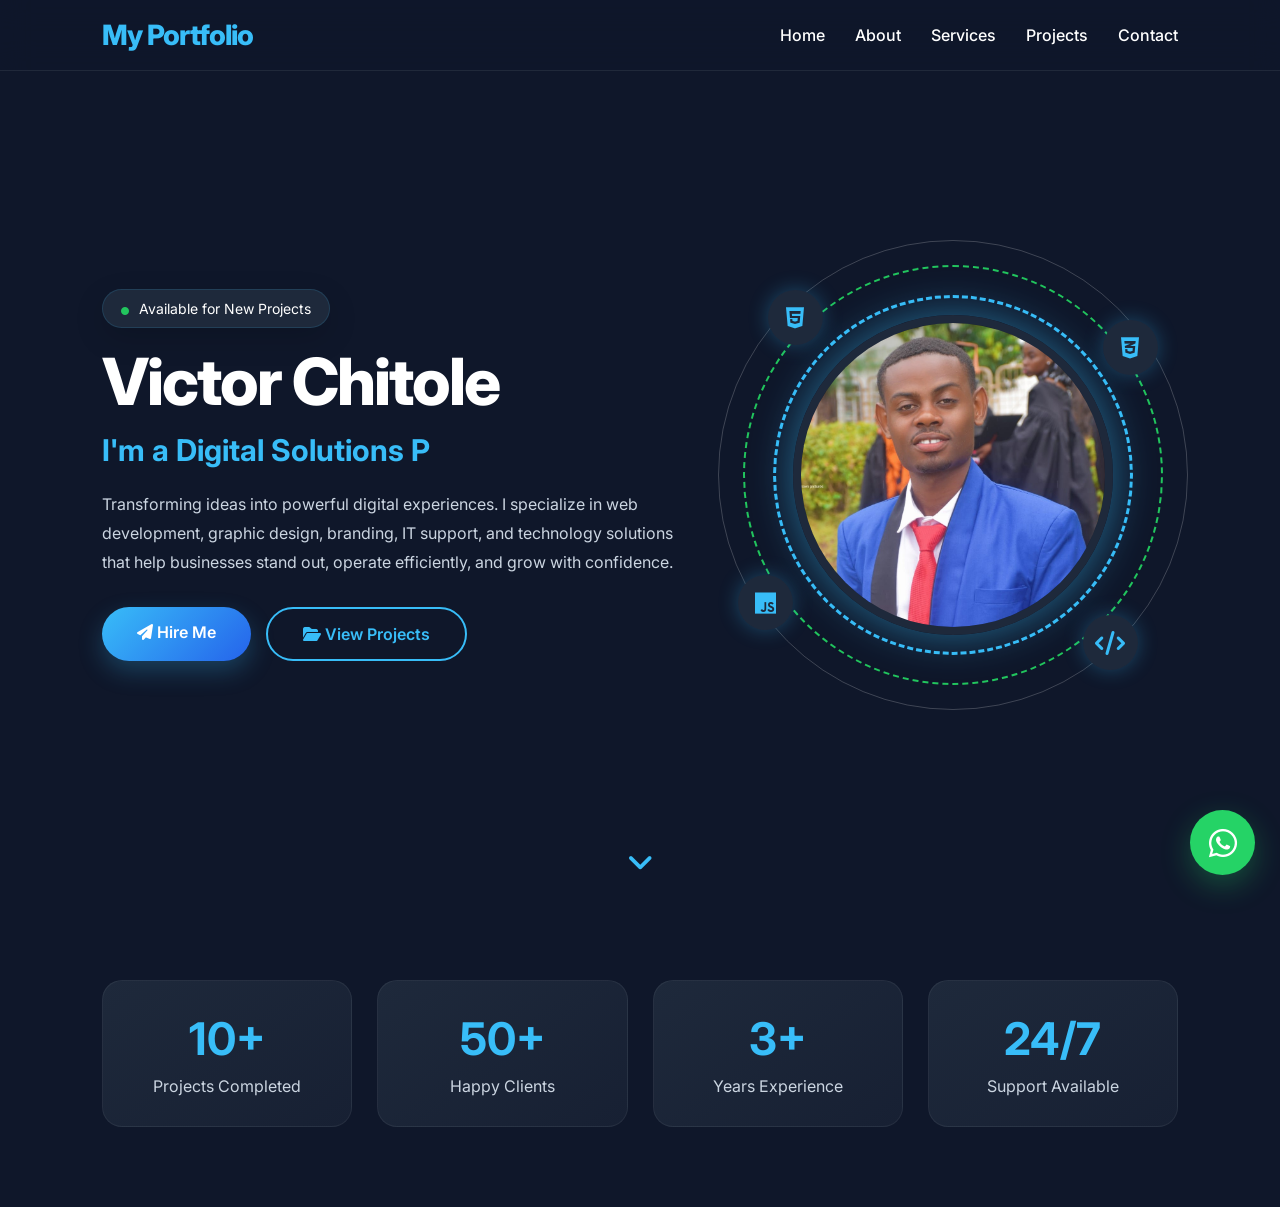
==== commit 8e1aa537: "Update index.html" ====
--- a/index.html
+++ b/index.html
@@ -1544,7 +1544,7 @@
             <div class="stat">
 
                 <h2>
-                    50+
+                   10+
                 </h2>
 
                 <p>
@@ -1557,7 +1557,7 @@
             <div class="stat">
 
                 <h2>
-                    100+
+                  50+
                 </h2>
 
                 <p>
@@ -1570,7 +1570,7 @@
             <div class="stat">
 
                 <h2>
-                    5+
+                    3+
                 </h2>
 
                 <p>
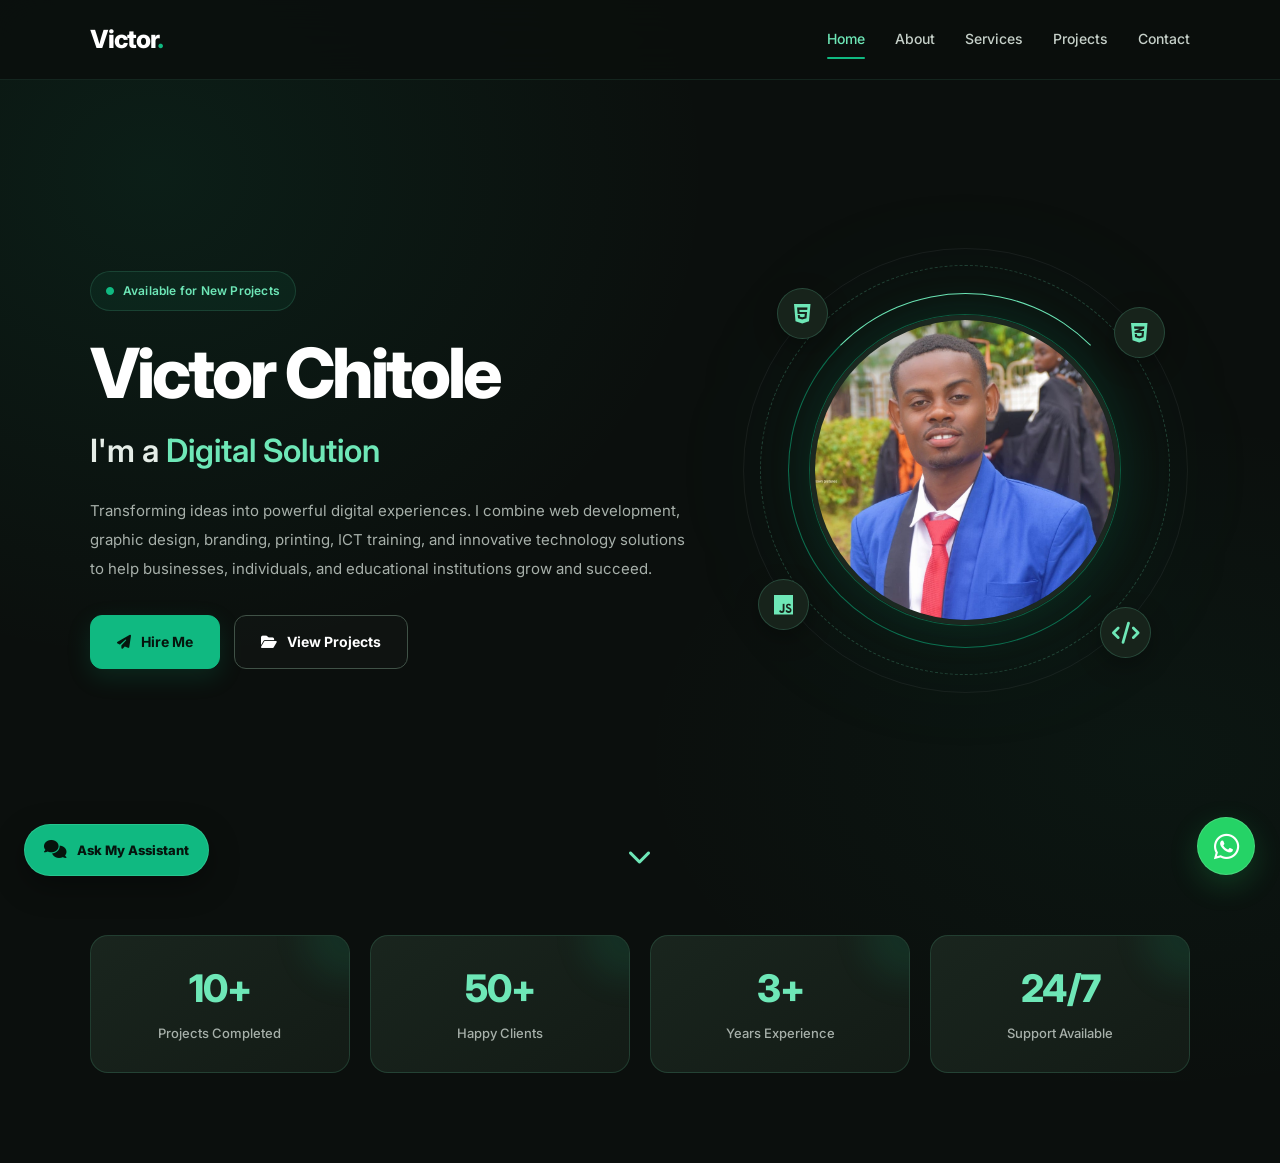
==== commit 1ad9bb3e: "Update index.html" ====
--- a/index.html
+++ b/index.html
@@ -1,129 +1,191 @@
+
 <!DOCTYPE html>
 <html lang="en">
 <head>
-
     <meta charset="UTF-8">
     <meta name="viewport" content="width=device-width, initial-scale=1.0">
 
     <title>Victor Chitole | Digital Solutions Provider</title>
 
-    <meta name="description"
-          content="Victor Chitole - Web Developer, Graphic Designer, Branding Specialist, ICT Trainer and Tech Consultant.">
-
-    <!-- Google Font -->
-    <link
-        href="https://fonts.googleapis.com/css2?family=Inter:wght@300;400;500;600;700;800&display=swap"
-        rel="stylesheet"
-    >
-
-    <!-- Font Awesome -->
-    <link
-        rel="stylesheet"
-        href="https://cdnjs.cloudflare.com/ajax/libs/font-awesome/6.6.0/css/all.min.css"
-    >
+    <meta name="description" content="Explore Victor Chitole's portfolio featuring web development, graphic design, branding, printing, ICT training, digital learning and technology solutions.">
+
+    <meta name="theme-color" content="#0b0f0d">
+    <meta name="author" content="Victor Chitole">
+
+    <link rel="preconnect" href="https://fonts.googleapis.com">
+    <link rel="preconnect" href="https://fonts.gstatic.com" crossorigin>
+
+    <link href="https://fonts.googleapis.com/css2?family=Inter:wght@400;500;600;700;800&display=swap" rel="stylesheet">
+
+    <link rel="stylesheet" href="https://cdnjs.cloudflare.com/ajax/libs/font-awesome/6.6.0/css/all.min.css">
 
     <style>
-
-        /* =========================================================
-           GLOBAL
-        ========================================================= */
+        /* =========================================
+           1. PROFESSIONAL BRAND COLOURS
+        ========================================= */
+
+        :root {
+            --black: #0b0f0d;
+            --dark: #101713;
+            --card: #141d17;
+            --card-light: #1b2820;
+
+            --green: #10b981;
+            --green-light: #6ee7b7;
+            --green-dark: #047857;
+
+            --white: #ffffff;
+            --text: #e5ede7;
+            --muted: #a7b0aa;
+
+            --border: rgba(110, 231, 183, 0.15);
+            --shadow: 0 20px 50px rgba(0, 0, 0, 0.30);
+            --glow: rgba(16, 185, 129, 0.14);
+
+            --radius-sm: 12px;
+            --radius-md: 18px;
+            --radius-lg: 26px;
+
+            --transition: 0.3s ease;
+        }
+
+        /* =========================================
+           2. GLOBAL STYLES
+        ========================================= */
 
         * {
             margin: 0;
             padding: 0;
             box-sizing: border-box;
             font-family: 'Inter', sans-serif;
-            scroll-behavior: smooth;
         }
 
         html {
             scroll-behavior: smooth;
+            scroll-padding-top: 90px;
         }
 
         body {
-            background: #0f172a;
-            color: #ffffff;
+            min-height: 100vh;
             overflow-x: hidden;
-            min-height: 100vh;
+
+            background:
+                radial-gradient(
+                    ellipse at 12% 15%,
+                    rgba(16, 185, 129, 0.09),
+                    transparent 35%
+                ),
+                radial-gradient(
+                    ellipse at 90% 65%,
+                    rgba(16, 185, 129, 0.045),
+                    transparent 32%
+                ),
+                var(--black);
+
+            color: var(--white);
+            line-height: 1.7;
         }
 
         a {
+            color: inherit;
             -webkit-tap-highlight-color: transparent;
         }
 
-
-        /* =========================================================
-           BACKGROUND ANIMATION
-        ========================================================= */
+        button {
+            -webkit-tap-highlight-color: transparent;
+        }
+
+        button,
+        input {
+            font: inherit;
+        }
+
+        img {
+            max-width: 100%;
+        }
+
+        ::selection {
+            background: var(--green);
+            color: #07110b;
+        }
+
+        a:focus-visible,
+        button:focus-visible,
+        input:focus-visible {
+            outline: 2px solid var(--green-light);
+            outline-offset: 4px;
+        }
+
+        /* =========================================
+           3. BACKGROUND PARTICLES
+        ========================================= */
 
         .particles {
             position: fixed;
             inset: 0;
             width: 100%;
             height: 100%;
-            z-index: -1;
             overflow: hidden;
             pointer-events: none;
+            z-index: -1;
         }
 
         .particles i {
             position: absolute;
             bottom: -150px;
-            font-size: 100px;
-            color: rgba(56, 189, 248, 0.08);
-            text-shadow: 0 0 20px rgba(56, 189, 248, 0.15);
-            animation: particlesFloat 20s linear infinite;
+            font-size: 90px;
+            color: rgba(16, 185, 129, 0.045);
+            text-shadow: 0 0 25px rgba(16, 185, 129, 0.08);
+            animation: particlesFloat 24s linear infinite;
         }
 
         .particles i:nth-child(1) {
-            left: 10%;
-            animation-delay: 0s;
+            left: 8%;
         }
 
         .particles i:nth-child(2) {
-            left: 25%;
-            animation-delay: 2s;
+            left: 22%;
+            animation-delay: 3s;
         }
 
         .particles i:nth-child(3) {
-            left: 40%;
-            animation-delay: 4s;
+            left: 38%;
+            animation-delay: 6s;
         }
 
         .particles i:nth-child(4) {
-            left: 55%;
-            animation-delay: 6s;
+            left: 54%;
+            animation-delay: 9s;
         }
 
         .particles i:nth-child(5) {
             left: 70%;
-            animation-delay: 8s;
+            animation-delay: 12s;
         }
 
         .particles i:nth-child(6) {
             left: 85%;
-            animation-delay: 10s;
+            animation-delay: 15s;
         }
 
         .particles i:nth-child(7) {
-            left: 35%;
-            animation-delay: 12s;
+            left: 31%;
+            animation-delay: 18s;
         }
 
         .particles i:nth-child(8) {
-            left: 65%;
-            animation-delay: 14s;
+            left: 64%;
+            animation-delay: 20s;
         }
 
         @keyframes particlesFloat {
-
             0% {
-                transform: translateY(0) scale(0.3);
+                transform: translateY(0) scale(.4);
                 opacity: 0;
             }
 
             20% {
-                opacity: 1;
+                opacity: .7;
             }
 
             100% {
@@ -132,67 +194,51 @@
             }
         }
 
-
-        /* =========================================================
-           NAVBAR
-        ========================================================= */
+        /* =========================================
+           4. NAVIGATION
+        ========================================= */
 
         .navbar {
             position: fixed;
             top: 0;
             left: 0;
             width: 100%;
-
-            padding: 18px 8%;
+            padding: 18px 7%;
 
             display: flex;
             justify-content: space-between;
             align-items: center;
 
-            background: rgba(15, 23, 42, 0.86);
-
-            backdrop-filter: blur(15px);
-            -webkit-backdrop-filter: blur(15px);
+            background: rgba(11, 15, 13, 0.88);
+            backdrop-filter: blur(20px);
+            -webkit-backdrop-filter: blur(20px);
+
+            border-bottom: 1px solid rgba(110, 231, 183, 0.10);
 
             z-index: 1000;
 
-            border-bottom: 1px solid rgba(255, 255, 255, 0.08);
-        }
-
-
-        /* =========================================================
-           LOGO
-        ========================================================= */
+            transition:
+                padding var(--transition),
+                background var(--transition);
+        }
 
         .logo {
-            font-size: 28px;
+            font-size: 25px;
             font-weight: 800;
-            color: #38bdf8;
-
             letter-spacing: -1px;
-
-            cursor: pointer;
-
-            transition: 0.3s;
-
+            color: var(--white);
             text-decoration: none;
-        }
-
-        .logo:hover {
-            transform: scale(1.04);
-        }
-
-
-        /* =========================================================
-           DESKTOP NAVIGATION
-        ========================================================= */
+            white-space: nowrap;
+        }
+
+        .logo span {
+            color: var(--green);
+        }
 
         .nav-links {
             display: flex;
             align-items: center;
-
             gap: 30px;
-
             list-style: none;
         }
 
@@ -202,240 +248,244 @@
 
         .nav-links a {
             position: relative;
-
+            display: inline-block;
+            padding: 8px 0;
+
+            color: #c6d0c9;
+            font-size: 14px;
+            font-weight: 500;
             text-decoration: none;
 
-            color: #ffffff;
-
-            font-weight: 500;
-
-            padding: 8px 0;
-
-            transition: 0.3s;
+            transition: color var(--transition);
         }
 
         .nav-links a::after {
             content: "";
-
             position: absolute;
-
             left: 0;
             bottom: 0;
 
             width: 0;
             height: 2px;
 
-            background: #38bdf8;
-
-            transition: 0.3s ease;
+            border-radius: 5px;
+            background: var(--green);
+
+            transition: width var(--transition);
         }
 
         .nav-links a:hover {
-            color: #38bdf8;
+            color: var(--green-light);
         }
 
         .nav-links a:hover::after {
             width: 100%;
         }
 
-
-        /* =========================================================
-           HAMBURGER
-        ========================================================= */
+        .nav-links a[aria-current="page"] {
+            color: var(--green-light);
+        }
+
+        .nav-links a[aria-current="page"]::after {
+            width: 100%;
+        }
+
+        /* =========================================
+           5. MOBILE MENU
+        ========================================= */
 
         .menu-toggle {
             display: none;
 
-            width: 45px;
-            height: 45px;
-
-            border: none;
-
+            width: 44px;
+            height: 44px;
+
+            border: 1px solid var(--border);
             border-radius: 12px;
 
-            background: rgba(56, 189, 248, 0.10);
+            background: rgba(16, 185, 129, 0.07);
 
             cursor: pointer;
 
             align-items: center;
             justify-content: center;
-
             flex-direction: column;
-
             gap: 5px;
-
-            transition: 0.3s;
-
-            z-index: 1100;
         }
 
         .menu-toggle span {
-            width: 25px;
-            height: 3px;
-
-            border-radius: 10px;
-
-            background: #38bdf8;
-
-            transition: 0.35s ease;
-        }
-
-        .menu-toggle:hover {
-            background: rgba(56, 189, 248, 0.20);
-            transform: scale(1.05);
-        }
-
-
-        /* =========================================================
-           HERO
-        ========================================================= */
+            display: block;
+            width: 22px;
+            height: 2px;
+
+            border-radius: 5px;
+            background: var(--green-light);
+
+            transition: var(--transition);
+        }
+
+        /* =========================================
+           6. HERO SECTION
+        ========================================= */
 
         .hero {
+            position: relative;
+
             min-height: 100vh;
+            min-height: 100svh;
 
             display: flex;
             align-items: center;
             justify-content: space-between;
 
-            padding: 130px 8% 80px;
-
-            flex-wrap: wrap;
-
-            gap: 50px;
-
-            position: relative;
-        }
-
-
-        /* =========================================================
-           HERO TEXT
-        ========================================================= */
+            padding: 135px 7% 95px;
+            gap: 55px;
+        }
 
         .hero-text {
             flex: 1;
-            min-width: 320px;
+            min-width: 0;
+            max-width: 690px;
+            position: relative;
+            z-index: 2;
         }
 
         .tag {
-            display: inline-block;
-
-            padding: 10px 18px;
-
-            background: #1e293b;
-
-            border-radius: 30px;
-
-            margin-bottom: 20px;
-
-            font-size: 14px;
-
-            border: 1px solid rgba(56, 189, 248, 0.15);
-
-            box-shadow: 0 10px 30px rgba(0, 0, 0, 0.15);
+            display: inline-flex;
+            align-items: center;
+            gap: 9px;
+
+            padding: 9px 15px;
+            margin-bottom: 25px;
+
+            border: 1px solid var(--border);
+            border-radius: 50px;
+
+            background: rgba(16, 185, 129, 0.07);
+
+            color: var(--green-light);
+            font-size: 12px;
+            font-weight: 600;
+            letter-spacing: 0.2px;
+        }
+
+        .tag i {
+            color: var(--green);
+            font-size: 8px;
+            animation: statusPulse 2s infinite;
+        }
+
+        @keyframes statusPulse {
+            50% {
+                opacity: .4;
+            }
         }
 
         .hero-text h1 {
-            font-size: 65px;
-
+            font-size: clamp(45px, 5.4vw, 76px);
             font-weight: 800;
-
-            margin-bottom: 15px;
-
-            letter-spacing: -2px;
-
-            line-height: 1.05;
+            line-height: 1.08;
+            letter-spacing: -3px;
+
+            color: var(--white);
+
+            margin-bottom: 18px;
         }
 
         .hero-text h2 {
-            font-size: 30px;
-
-            color: #38bdf8;
-
-            margin-bottom: 20px;
-
-            line-height: 1.3;
+            font-size: clamp(23px, 2.5vw, 32px);
+            font-weight: 600;
+            line-height: 1.4;
+
+            color: var(--text);
+
+            margin-bottom: 22px;
+            min-height: 1.4em;
         }
 
         #typing {
-            color: #38bdf8;
+            color: var(--green-light);
         }
 
         .hero-text p {
-            line-height: 1.8;
-
-            color: #cbd5e1;
-
-            margin-bottom: 30px;
-
-            max-width: 650px;
-        }
-
-
-        /* =========================================================
-           BUTTONS
-        ========================================================= */
+            max-width: 610px;
+
+            color: var(--muted);
+            font-size: 15px;
+            line-height: 1.95;
+
+            margin-bottom: 32px;
+        }
+
+        /* =========================================
+           7. BUTTONS
+        ========================================= */
 
         .buttons {
             display: flex;
-
-            gap: 15px;
-
+            align-items: center;
+            gap: 14px;
             flex-wrap: wrap;
         }
 
         .btn,
         .btn-outline {
-            display: inline-block;
-
-            padding: 15px 35px;
-
-            border-radius: 50px;
-
-            font-weight: 600;
-
+            min-height: 52px;
+            padding: 14px 26px;
+
+            display: inline-flex;
+            align-items: center;
+            justify-content: center;
+            gap: 10px;
+
+            border-radius: 12px;
+
+            font-size: 14px;
+            font-weight: 700;
             text-decoration: none;
 
-            transition: 0.35s ease;
+            transition:
+                background var(--transition),
+                border-color var(--transition),
+                color var(--transition),
+                transform var(--transition),
+                box-shadow var(--transition);
         }
 
         .btn {
-            background: linear-gradient(
-                135deg,
-                #38bdf8,
-                #2563eb
-            );
-
-            color: #ffffff;
-
-            box-shadow:
-                0 10px 25px rgba(56, 189, 248, 0.25);
+            color: #06140d;
+            background: var(--green);
+            border: 1px solid var(--green);
+
+            box-shadow: 0 8px 25px rgba(16, 185, 129, 0.15);
         }
 
         .btn:hover {
-            transform: translateY(-4px);
-
-            box-shadow:
-                0 15px 35px rgba(56, 189, 248, 0.4);
+            background: var(--green-light);
+            border-color: var(--green-light);
+
+            transform: translateY(-3px);
+
+            box-shadow: 0 12px 30px rgba(16, 185, 129, 0.20);
         }
 
         .btn-outline {
-            border: 2px solid #38bdf8;
-
-            color: #38bdf8;
+            color: var(--white);
+            background: rgba(255, 255, 255, 0.02);
+            border: 1px solid #405247;
         }
 
         .btn-outline:hover {
-            background: #38bdf8;
-
-            color: #0f172a;
-
-            transform: translateY(-4px);
-        }
-
-
-        /* =========================================================
-           HERO IMAGE
-        ========================================================= */
+            color: var(--green-light);
+            background: rgba(16, 185, 129, 0.08);
+            border-color: var(--green);
+
+            transform: translateY(-3px);
+        }
+
+        /* =========================================
+           8. PROFILE IMAGE
+        ========================================= */
 
         .hero-image {
             position: relative;
@@ -444,387 +494,760 @@
             height: 450px;
 
             display: flex;
-
             align-items: center;
             justify-content: center;
 
             flex-shrink: 0;
+            isolation: isolate;
+        }
+
+        .hero-image::before {
+            content: "";
+            position: absolute;
+
+            width: 280px;
+            height: 280px;
+
+            border-radius: 50%;
+            background: rgba(16, 185, 129, 0.13);
+
+            filter: blur(75px);
+            z-index: -1;
         }
 
         .hero-image img {
-            width: 320px;
-            height: 320px;
+            width: 310px;
+            height: 310px;
 
             object-fit: cover;
+            object-position: center;
 
             border-radius: 50%;
-
-            border: 8px solid #1e293b;
-
+            border: 5px solid #1b2820;
+
+            box-shadow:
+                0 0 0 1px rgba(16, 185, 129, 0.40),
+                0 0 45px rgba(16, 185, 129, 0.13);
+
+            position: relative;
             z-index: 10;
 
-            box-shadow:
-                0 0 40px rgba(56, 189, 248, 0.5);
-
-            animation:
-                profileFloat 5s ease-in-out infinite;
+            animation: profileFloat 6s ease-in-out infinite;
         }
 
         @keyframes profileFloat {
-
             0%,
             100% {
                 transform: translateY(0);
             }
 
             50% {
-                transform: translateY(-12px);
-            }
-        }
-
-
-        /* =========================================================
-           ROTATING RINGS
-        ========================================================= */
+                transform: translateY(-10px);
+            }
+        }
+
+        /* =========================================
+           9. ANIMATED RINGS
+        ========================================= */
 
         .ring {
             position: absolute;
-
             border-radius: 50%;
-
             pointer-events: none;
         }
 
         .ring1 {
-            width: 360px;
-            height: 360px;
-
-            border: 3px dashed #38bdf8;
-
-            animation:
-                rotate 15s linear infinite;
+            width: 355px;
+            height: 355px;
+
+            border: 1px solid rgba(16, 185, 129, 0.55);
+
+            border-top-color: var(--green-light);
+            border-right-color: transparent;
+
+            animation: rotate 22s linear infinite;
         }
 
         .ring2 {
-            width: 420px;
-            height: 420px;
-
-            border: 2px dashed #22c55e;
-
-            animation:
-                rotateReverse 20s linear infinite;
+            width: 410px;
+            height: 410px;
+
+            border: 1px dashed rgba(110, 231, 183, 0.22);
+
+            animation: rotateReverse 32s linear infinite;
         }
 
         .ring3 {
-            width: 470px;
-            height: 470px;
-
-            border: 1px solid rgba(255, 255, 255, 0.2);
-
-            animation:
-                ringPulse 4s infinite;
+            width: 445px;
+            height: 445px;
+
+            border: 1px solid rgba(255, 255, 255, 0.055);
+
+            animation: ringPulse 6s ease-in-out infinite;
         }
 
         @keyframes rotate {
-
-            100% {
+            to {
                 transform: rotate(360deg);
             }
         }
 
         @keyframes rotateReverse {
-
-            100% {
+            to {
                 transform: rotate(-360deg);
             }
         }
 
         @keyframes ringPulse {
-
             50% {
-                transform: scale(1.04);
-            }
-        }
-
-
-        /* =========================================================
-           FLOATING TECH ICONS
-        ========================================================= */
+                transform: scale(1.025);
+                opacity: .65;
+            }
+        }
+
+        /* =========================================
+           10. TECHNOLOGY ICONS
+        ========================================= */
 
         .tech {
             position: absolute;
 
-            width: 55px;
-            height: 55px;
-
-            background: #1e293b;
+            width: 51px;
+            height: 51px;
+
+            display: flex;
+            align-items: center;
+            justify-content: center;
 
             border-radius: 50%;
 
-            display: flex;
-
-            justify-content: center;
-            align-items: center;
-
-            font-size: 24px;
-
-            color: #38bdf8;
-
-            box-shadow:
-                0 0 20px rgba(56, 189, 248, 0.3);
-
-            animation:
-                float 4s infinite ease-in-out;
+            background: #17231b;
+            border: 1px solid rgba(110, 231, 183, 0.20);
+
+            color: var(--green-light);
+            font-size: 22px;
+
+            box-shadow: 0 8px 25px rgba(0, 0, 0, 0.30);
 
             z-index: 15;
+
+            animation: techFloat 5s ease-in-out infinite;
         }
 
         .html {
-            top: 40px;
-            left: 40px;
+            top: 43px;
+            left: 37px;
         }
 
         .css {
-            top: 70px;
-            right: 20px;
+            top: 62px;
+            right: 25px;
+            animation-delay: .8s;
         }
 
         .js {
-            bottom: 70px;
-            left: 10px;
+            bottom: 65px;
+            left: 18px;
+            animation-delay: 1.4s;
         }
 
         .code {
-            bottom: 30px;
-            right: 40px;
-        }
-
-        @keyframes float {
-
+            bottom: 37px;
+            right: 39px;
+            animation-delay: 2s;
+        }
+
+        @keyframes techFloat {
             50% {
-                transform: translateY(-15px);
-            }
-        }
-
-
-        /* =========================================================
-           STATS
-        ========================================================= */
+                transform: translateY(-10px);
+            }
+        }
+
+        /* =========================================
+           11. STATISTICS
+        ========================================= */
 
         .stats {
-            padding: 80px 8%;
+            position: relative;
+
+            padding: 35px 7% 90px;
 
             display: grid;
-
-            grid-template-columns:
-                repeat(auto-fit, minmax(220px, 1fr));
-
-            gap: 25px;
+            grid-template-columns: repeat(4, minmax(0, 1fr));
+            gap: 20px;
         }
 
         .stat {
-            background:
-                linear-gradient(
-                    145deg,
-                    #1e293b,
-                    #172033
-                );
-
-            padding: 30px;
-
-            border-radius: 20px;
+            position: relative;
+            overflow: hidden;
+
+            padding: 28px 20px;
+
+            border-radius: var(--radius-md);
+            border: 1px solid var(--border);
+
+            background: linear-gradient(
+                145deg,
+                rgba(27, 40, 32, 0.90),
+                rgba(20, 29, 23, 0.90)
+            );
 
             text-align: center;
 
-            border:
-                1px solid rgba(255, 255, 255, 0.06);
-
-            transition: 0.4s;
+            transition:
+                transform var(--transition),
+                border-color var(--transition),
+                box-shadow var(--transition);
+        }
+
+        .stat::before {
+            content: "";
+            position: absolute;
+
+            width: 90px;
+            height: 90px;
+
+            right: -45px;
+            top: -45px;
+
+            background: rgba(16, 185, 129, 0.10);
+            border-radius: 50%;
+            filter: blur(15px);
         }
 
         .stat:hover {
-            transform: translateY(-10px);
-
-            box-shadow:
-                0 20px 40px rgba(0, 0, 0, 0.2);
+            transform: translateY(-6px);
+
+            border-color: rgba(16, 185, 129, 0.45);
+            box-shadow: var(--shadow);
         }
 
         .stat h2 {
-            font-size: 45px;
-
-            color: #38bdf8;
+            position: relative;
+
+            color: var(--green-light);
+            font-size: 38px;
+            font-weight: 800;
+            letter-spacing: -1px;
+            line-height: 1.3;
         }
 
         .stat p {
-            margin-top: 10px;
-
-            color: #cbd5e1;
-        }
-
-
-        /* =========================================================
-           SCROLL
-        ========================================================= */
+            margin-top: 9px;
+
+            color: var(--muted);
+            font-size: 13px;
+            font-weight: 500;
+        }
+
+        /* =========================================
+           12. SCROLL INDICATOR
+        ========================================= */
 
         .scroll {
             position: absolute;
-
-            bottom: 20px;
-
+            bottom: 22px;
             left: 50%;
 
             transform: translateX(-50%);
 
-            font-size: 30px;
-
-            color: #38bdf8;
-
-            animation:
-                bounce 2s infinite;
+            color: var(--green-light);
+            font-size: 24px;
+
+            animation: bounce 2s infinite;
         }
 
         @keyframes bounce {
-
             50% {
-                transform:
-                    translate(-50%, -10px);
-            }
-        }
-
-
-        /* =========================================================
-           WHATSAPP
-        ========================================================= */
+                transform: translate(-50%, -8px);
+            }
+        }
+
+        /* =========================================
+           13. WHATSAPP BUTTON
+        ========================================= */
 
         .whatsapp {
             position: fixed;
 
+            right: 25px;
             bottom: 25px;
-            right: 25px;
-
-            width: 65px;
-            height: 65px;
-
-            background: #25D366;
-
-            border-radius: 50%;
+
+            width: 58px;
+            height: 58px;
 
             display: flex;
-
             align-items: center;
             justify-content: center;
 
-            font-size: 32px;
-
+            background: #25d366;
             color: #ffffff;
 
+            border: 1px solid rgba(255, 255, 255, 0.15);
+            border-radius: 50%;
+
+            font-size: 29px;
             text-decoration: none;
 
-            z-index: 999;
-
-            box-shadow:
-                0 10px 30px rgba(37, 211, 102, 0.3);
-
-            animation:
-                whatsappPulse 2s infinite;
-
-            transition: 0.3s;
+            z-index: 1500;
+
+            box-shadow: 0 10px 30px rgba(37, 211, 102, 0.20);
+
+            transition:
+                transform var(--transition),
+                box-shadow var(--transition);
         }
 
         .whatsapp:hover {
-            transform: scale(1.1);
-        }
-
-        @keyframes whatsappPulse {
-
-            0% {
-                box-shadow:
-                    0 0 0 0 rgba(37, 211, 102, 0.5);
-            }
-
-            70% {
-                box-shadow:
-                    0 0 0 15px rgba(37, 211, 102, 0);
-            }
-
-            100% {
-                box-shadow:
-                    0 0 0 0 rgba(37, 211, 102, 0);
-            }
-        }
-
-
-        /* =========================================================
-           TABLETS & MOBILE
-        ========================================================= */
+            transform: translateY(-4px) scale(1.04);
+            box-shadow: 0 14px 35px rgba(37, 211, 102, 0.30);
+        }
+
+        /* =========================================
+           14. CHATBOT BUTTON
+        ========================================= */
+
+        .vc-chatbot {
+            position: fixed;
+            left: 24px;
+            bottom: 24px;
+            z-index: 2000;
+        }
+
+        .vc-chat-toggle {
+            display: flex;
+            align-items: center;
+            justify-content: center;
+            gap: 10px;
+
+            padding: 14px 19px;
+
+            border: 1px solid rgba(110, 231, 183, 0.25);
+            border-radius: 50px;
+
+            background: var(--green);
+            color: #06140d;
+
+            font-size: 13px;
+            font-weight: 800;
+
+            cursor: pointer;
+
+            box-shadow: 0 10px 30px rgba(0, 0, 0, 0.35);
+
+            transition:
+                background var(--transition),
+                transform var(--transition),
+                box-shadow var(--transition);
+        }
+
+        .vc-chat-toggle:hover {
+            background: var(--green-light);
+            transform: translateY(-3px);
+            box-shadow: 0 12px 30px rgba(16, 185, 129, 0.18);
+        }
+
+        .vc-chat-toggle .chat-icon {
+            font-size: 18px;
+        }
+
+        /* =========================================
+           15. CHATBOT WINDOW
+        ========================================= */
+
+        .vc-chat-panel {
+            position: absolute;
+            left: 0;
+            bottom: 70px;
+
+            width: 365px;
+            max-width: calc(100vw - 30px);
+
+            height: 490px;
+            max-height: calc(100dvh - 115px);
+
+            display: none;
+            flex-direction: column;
+
+            overflow: hidden;
+
+            background: #101713;
+
+            border: 1px solid rgba(110, 231, 183, 0.22);
+            border-radius: 20px;
+
+            box-shadow: 0 22px 65px rgba(0, 0, 0, 0.60);
+        }
+
+        .vc-chat-panel.open {
+            display: flex;
+            animation: chatAppear .22s ease-out;
+        }
+
+        @keyframes chatAppear {
+            from {
+                opacity: 0;
+                transform: translateY(10px);
+            }
+
+            to {
+                opacity: 1;
+                transform: translateY(0);
+            }
+        }
+
+        .vc-chat-header {
+            display: flex;
+            align-items: center;
+            gap: 11px;
+
+            padding: 15px;
+
+            background: linear-gradient(
+                135deg,
+                #152219,
+                #1b2820
+            );
+
+            border-bottom: 1px solid var(--border);
+        }
+
+        .vc-chat-avatar {
+            width: 43px;
+            height: 43px;
+
+            display: flex;
+            align-items: center;
+            justify-content: center;
+
+            flex-shrink: 0;
+
+            border-radius: 50%;
+
+            background: var(--green);
+            color: #06140d;
+
+            font-size: 19px;
+        }
+
+        .vc-chat-heading {
+            flex: 1;
+            min-width: 0;
+        }
+
+        .vc-chat-heading h3 {
+            color: var(--white);
+            font-size: 13px;
+            font-weight: 700;
+            margin-bottom: 3px;
+        }
+
+        .vc-chat-heading p {
+            color: var(--green-light);
+            font-size: 11px;
+        }
+
+        .vc-chat-close {
+            width: 34px;
+            height: 34px;
+
+            display: flex;
+            align-items: center;
+            justify-content: center;
+
+            border: none;
+            border-radius: 50%;
+
+            background: transparent;
+            color: var(--muted);
+
+            font-size: 19px;
+
+            cursor: pointer;
+            transition: var(--transition);
+        }
+
+        .vc-chat-close:hover {
+            background: rgba(255, 255, 255, 0.06);
+            color: var(--green-light);
+        }
+
+        /* =========================================
+           16. CHAT MESSAGES
+        ========================================= */
+
+        .vc-chat-messages {
+            flex: 1;
+            min-height: 0;
+
+            overflow-y: auto;
+
+            padding: 15px;
+
+            display: flex;
+            flex-direction: column;
+            gap: 12px;
+
+            scroll-behavior: smooth;
+        }
+
+        .vc-message {
+            max-width: 90%;
+
+            padding: 11px 13px;
+
+            border-radius: 13px;
+
+            font-size: 12px;
+            line-height: 1.7;
+
+            white-space: pre-line;
+            overflow-wrap: anywhere;
+        }
+
+        .vc-message.bot {
+            align-self: flex-start;
+
+            background: #1b2820;
+            color: var(--text);
+
+            border: 1px solid rgba(255, 255, 255, 0.035);
+            border-bottom-left-radius: 4px;
+        }
+
+        .vc-message.user {
+            align-self: flex-end;
+
+            background: #087f5b;
+            color: #ffffff;
+
+            border-bottom-right-radius: 4px;
+        }
+
+        /* =========================================
+           17. CHATBOT QUICK REPLIES
+        ========================================= */
+
+        .vc-chat-quick {
+            padding: 0 13px 12px;
+
+            display: flex;
+            flex-wrap: wrap;
+            gap: 7px;
+        }
+
+        .vc-quick-btn {
+            padding: 7px 10px;
+
+            background: transparent;
+            color: var(--green-light);
+
+            border: 1px solid rgba(110, 231, 183, 0.28);
+            border-radius: 20px;
+
+            font-size: 10px;
+            font-weight: 600;
+
+            cursor: pointer;
+            transition: var(--transition);
+        }
+
+        .vc-quick-btn:hover {
+            background: rgba(16, 185, 129, 0.10);
+            border-color: var(--green);
+        }
+
+        /* =========================================
+           18. CHATBOT INPUT
+        ========================================= */
+
+        .vc-chat-form {
+            display: flex;
+            align-items: center;
+            gap: 8px;
+
+            padding: 11px;
+
+            border-top: 1px solid var(--border);
+            background: #0b100d;
+        }
+
+        .vc-chat-input {
+            flex: 1;
+            min-width: 0;
+            min-height: 43px;
+
+            padding: 11px 14px;
+
+            border: 1px solid #34443a;
+            border-radius: 25px;
+
+            background: #18231b;
+            color: var(--white);
+
+            outline: none;
+            font-size: 12px;
+        }
+
+        .vc-chat-input:focus {
+            border-color: var(--green);
+        }
+
+        .vc-chat-input::placeholder {
+            color: #89968d;
+        }
+
+        .vc-chat-send {
+            width: 43px;
+            height: 43px;
+
+            flex-shrink: 0;
+
+            display: flex;
+            align-items: center;
+            justify-content: center;
+
+            border: none;
+            border-radius: 50%;
+
+            background: var(--green);
+            color: #06140d;
+
+            font-size: 15px;
+
+            cursor: pointer;
+            transition: var(--transition);
+        }
+
+        .vc-chat-send:hover {
+            background: var(--green-light);
+            transform: scale(1.04);
+        }
+
+        .vc-chat-footer {
+            padding: 0 10px 10px;
+
+            background: #0b100d;
+
+            color: #89968d;
+            font-size: 10px;
+            text-align: center;
+        }
+
+        .vc-chat-footer a {
+            color: var(--green-light);
+            text-decoration: none;
+            font-weight: 600;
+        }
+
+        .vc-chat-footer a:hover {
+            text-decoration: underline;
+        }
+
+        /* =========================================
+           19. TABLETS AND SMALL LAPTOPS
+        ========================================= */
+
+        @media (max-width: 1100px) {
+            .navbar {
+                padding-left: 5%;
+                padding-right: 5%;
+            }
+
+            .hero {
+                padding-left: 5%;
+                padding-right: 5%;
+                gap: 30px;
+            }
+
+            .hero-image {
+                width: 390px;
+                height: 420px;
+            }
+
+            .hero-image img {
+                width: 280px;
+                height: 280px;
+            }
+
+            .ring1 {
+                width: 320px;
+                height: 320px;
+            }
+
+            .ring2 {
+                width: 365px;
+                height: 365px;
+            }
+
+            .ring3 {
+                width: 390px;
+                height: 390px;
+            }
+
+            .stats {
+                padding-left: 5%;
+                padding-right: 5%;
+                gap: 15px;
+            }
+        }
+
+        /* =========================================
+           20. MOBILE NAVIGATION AND LAYOUT
+        ========================================= */
 
         @media (max-width: 900px) {
-
             .navbar {
-                padding: 15px 6%;
+                padding: 14px 6%;
             }
 
             .logo {
-                font-size: 24px;
-            }
-
-
-            /* HAMBURGER */
+                font-size: 23px;
+            }
 
             .menu-toggle {
                 display: flex;
             }
 
-
-            /* MOBILE MENU */
-
             .nav-links {
                 position: absolute;
-
                 top: 100%;
                 left: 0;
 
                 width: 100%;
 
-                padding: 15px 6% 25px;
-
-                background:
-                    rgba(15, 23, 42, 0.98);
+                padding: 14px 6% 22px;
+
+                display: flex;
+                flex-direction: column;
+                align-items: stretch;
+                gap: 4px;
+
+                background: rgba(11, 15, 13, 0.98);
 
                 backdrop-filter: blur(20px);
                 -webkit-backdrop-filter: blur(20px);
 
-                display: flex;
-
-                flex-direction: column;
-
-                align-items: stretch;
-
-                gap: 5px;
+                border-bottom: 1px solid var(--border);
+
+                box-shadow: var(--shadow);
 
                 opacity: 0;
-
                 visibility: hidden;
-
-                transform: translateY(-15px);
+                pointer-events: none;
+
+                transform: translateY(-10px);
 
                 transition:
-                    opacity 0.3s ease,
-                    transform 0.3s ease,
-                    visibility 0.3s ease;
-
-                border-bottom:
-                    1px solid rgba(255, 255, 255, 0.1);
-
-                box-shadow:
-                    0 20px 40px rgba(0, 0, 0, 0.3);
+                    opacity var(--transition),
+                    transform var(--transition),
+                    visibility var(--transition);
             }
 
             .nav-links.active {
                 opacity: 1;
-
                 visibility: visible;
-
+                pointer-events: auto;
                 transform: translateY(0);
             }
 
@@ -834,34 +1257,27 @@
 
             .nav-links a {
                 display: block;
-
                 width: 100%;
 
-                padding: 14px 16px;
-
-                border-radius: 10px;
-
-                font-size: 16px;
-            }
-
-            .nav-links a:hover {
-                background:
-                    rgba(56, 189, 248, 0.1);
-
-                padding-left: 20px;
+                padding: 12px 14px;
+
+                border-radius: 9px;
+
+                font-size: 14px;
+            }
+
+            .nav-links a:hover,
+            .nav-links a[aria-current="page"] {
+                background: rgba(16, 185, 129, 0.07);
+                padding-left: 19px;
             }
 
             .nav-links a::after {
                 display: none;
             }
 
-
-            /* HAMBURGER → X */
-
             .menu-toggle.active span:nth-child(1) {
-                transform:
-                    translateY(8px)
-                    rotate(45deg);
+                transform: translateY(7px) rotate(45deg);
             }
 
             .menu-toggle.active span:nth-child(2) {
@@ -869,144 +1285,90 @@
             }
 
             .menu-toggle.active span:nth-child(3) {
-                transform:
-                    translateY(-8px)
-                    rotate(-45deg);
-            }
-
-
-            /* HERO */
+                transform: translateY(-7px) rotate(-45deg);
+            }
 
             .hero {
                 min-height: auto;
 
-                padding:
-                    120px 25px 80px;
-
-                display: flex;
+                padding: 125px 6% 75px;
 
                 flex-direction: column;
-
                 justify-content: center;
-
                 align-items: center;
 
+                gap: 45px;
                 text-align: center;
-
-                gap: 70px;
-            }
-
-
-            /* HERO TEXT */
+            }
 
             .hero-text {
                 width: 100%;
-
-                min-width: 0;
+                max-width: 700px;
             }
 
             .tag {
-                font-size: 12px;
-
-                padding:
-                    9px 15px;
-
-                margin-bottom: 18px;
+                font-size: 11px;
+                margin-bottom: 20px;
             }
 
             .hero-text h1 {
-                font-size:
-                    clamp(38px, 9vw, 52px);
-
-                line-height: 1.1;
-
-                letter-spacing: -1.5px;
+                font-size: clamp(42px, 8vw, 60px);
+                letter-spacing: -2px;
             }
 
             .hero-text h2 {
-                font-size:
-                    clamp(21px, 5vw, 27px);
-
-                line-height: 1.3;
+                font-size: clamp(22px, 4vw, 29px);
+                min-height: 1.5em;
             }
 
             .hero-text p {
                 max-width: 600px;
-
-                margin:
-                    0 auto 28px;
-
-                font-size: 15px;
-
-                line-height: 1.7;
-            }
-
-
-            /* BUTTONS */
+                margin: 0 auto 28px;
+
+                font-size: 14px;
+                line-height: 1.9;
+            }
 
             .buttons {
                 justify-content: center;
-
-                align-items: center;
-
-                gap: 12px;
             }
 
             .btn,
             .btn-outline {
-                padding:
-                    13px 25px;
-
-                font-size: 14px;
-            }
-
-
-            /* HERO IMAGE */
+                padding: 13px 22px;
+                font-size: 13px;
+            }
 
             .hero-image {
-                width: 300px;
-                height: 300px;
-
-                flex-shrink: 0;
+                width: 320px;
+                height: 320px;
             }
 
             .hero-image img {
-                width: 190px;
-                height: 190px;
-
-                border-width: 6px;
-            }
-
-
-            /* RINGS */
+                width: 205px;
+                height: 205px;
+                border-width: 5px;
+            }
 
             .ring1 {
-                width: 220px;
-                height: 220px;
-
-                border-width: 2px;
+                width: 235px;
+                height: 235px;
             }
 
             .ring2 {
-                width: 260px;
-                height: 260px;
-
-                border-width: 2px;
+                width: 275px;
+                height: 275px;
             }
 
             .ring3 {
-                width: 290px;
-                height: 290px;
-            }
-
-
-            /* TECH ICONS */
+                width: 305px;
+                height: 305px;
+            }
 
             .tech {
-                width: 45px;
-                height: 45px;
-
-                font-size: 19px;
+                width: 43px;
+                height: 43px;
+                font-size: 18px;
             }
 
             .html {
@@ -1015,156 +1377,127 @@
             }
 
             .css {
-                top: 30px;
-                right: 15px;
+                top: 27px;
+                right: 14px;
             }
 
             .js {
-                bottom: 30px;
-                left: 15px;
+                bottom: 28px;
+                left: 14px;
             }
 
             .code {
-                bottom: 20px;
-                right: 25px;
-            }
-
-
-            /* STATS */
+                bottom: 19px;
+                right: 23px;
+            }
 
             .stats {
-                padding:
-                    50px 25px;
-
-                grid-template-columns:
-                    repeat(2, 1fr);
-
+                padding: 35px 6% 65px;
+                grid-template-columns: repeat(2, minmax(0, 1fr));
                 gap: 15px;
             }
 
             .stat {
-                padding:
-                    22px 15px;
-
-                border-radius: 16px;
+                padding: 23px 15px;
             }
 
             .stat h2 {
-                font-size: 32px;
+                font-size: 33px;
             }
 
             .stat p {
-                font-size: 13px;
-
-                line-height: 1.4;
-            }
-
-
-            /* HIDE SCROLL ON MOBILE */
+                font-size: 12px;
+            }
 
             .scroll {
                 display: none;
             }
 
-
-            /* WHATSAPP */
-
             .whatsapp {
-                width: 58px;
-                height: 58px;
-
-                right: 18px;
-                bottom: 18px;
-
-                font-size: 27px;
-            }
-        }
-
-
-        /* =========================================================
-           SMALL PHONES
-        ========================================================= */
+                right: 16px;
+                bottom: 16px;
+
+                width: 52px;
+                height: 52px;
+
+                font-size: 25px;
+            }
+
+            .vc-chatbot {
+                left: 15px;
+                bottom: 15px;
+            }
+
+            .vc-chat-toggle {
+                padding: 12px 15px;
+            }
+
+            .vc-chat-panel {
+                bottom: 64px;
+            }
+        }
+
+        /* =========================================
+           21. SMALL PHONES
+        ========================================= */
 
         @media (max-width: 480px) {
-
             .navbar {
-                padding:
-                    14px 5%;
+                padding: 12px 5%;
             }
 
             .logo {
                 font-size: 21px;
             }
 
-
-            /* HERO */
+            .menu-toggle {
+                width: 41px;
+                height: 41px;
+            }
 
             .hero {
-                padding:
-                    105px 18px 65px;
-
-                gap: 55px;
-            }
-
-
-            /* TEXT */
+                padding: 110px 20px 65px;
+                gap: 35px;
+            }
 
             .hero-text h1 {
-                font-size: 36px;
-
-                line-height: 1.1;
+                font-size: clamp(34px, 9vw, 42px);
+                letter-spacing: -1.5px;
             }
 
             .hero-text h2 {
                 font-size: 20px;
-
-                line-height: 1.35;
             }
 
             .hero-text p {
-                font-size: 14px;
-
-                line-height: 1.7;
-            }
-
-
-            /* BUTTONS */
+                font-size: 13px;
+                line-height: 1.85;
+            }
 
             .buttons {
                 flex-direction: column;
-
+                align-items: center;
                 width: 100%;
+                gap: 11px;
             }
 
             .btn,
             .btn-outline {
                 width: 100%;
-
-                max-width: 280px;
-
-                text-align: center;
-
-                padding:
-                    13px 20px;
-            }
-
-
-            /* IMAGE */
+                max-width: 290px;
+                min-height: 48px;
+            }
 
             .hero-image {
-                width: 260px;
-                height: 260px;
+                width: 265px;
+                height: 265px;
             }
 
             .hero-image img {
-                width: 165px;
-                height: 165px;
-
-                border-width: 5px;
-            }
-
-
-            /* RINGS */
+                width: 170px;
+                height: 170px;
+                border-width: 4px;
+            }
 
             .ring1 {
                 width: 195px;
@@ -1177,89 +1510,93 @@
             }
 
             .ring3 {
-                width: 255px;
-                height: 255px;
-            }
-
-
-            /* TECH ICONS */
+                width: 250px;
+                height: 250px;
+            }
 
             .tech {
-                width: 40px;
-                height: 40px;
-
-                font-size: 17px;
+                width: 38px;
+                height: 38px;
+                font-size: 16px;
             }
 
             .html {
-                top: 15px;
+                top: 14px;
                 left: 15px;
             }
 
             .css {
-                top: 25px;
-                right: 10px;
+                top: 22px;
+                right: 9px;
             }
 
             .js {
-                bottom: 25px;
+                bottom: 22px;
+                left: 9px;
+            }
+
+            .code {
+                bottom: 13px;
+                right: 15px;
+            }
+
+            .stats {
+                padding: 25px 18px 50px;
+                gap: 12px;
+            }
+
+            .stat {
+                padding: 19px 10px;
+                border-radius: 15px;
+            }
+
+            .stat h2 {
+                font-size: 29px;
+            }
+
+            .stat p {
+                font-size: 11px;
+                line-height: 1.5;
+            }
+
+            .vc-chatbot {
                 left: 10px;
-            }
-
-            .code {
-                bottom: 15px;
-                right: 15px;
-            }
-
-
-            /* STATS */
-
-            .stats {
-                padding:
-                    40px 18px;
-
-                grid-template-columns:
-                    1fr;
-
-                gap: 12px;
-            }
-
-            .stat {
-                padding: 20px;
-            }
-
-            .stat h2 {
-                font-size: 30px;
-            }
-
-
-            /* WHATSAPP */
+                bottom: 12px;
+            }
+
+            .vc-chat-toggle {
+                padding: 11px 12px;
+                gap: 7px;
+                font-size: 11px;
+            }
+
+            .vc-chat-toggle .chat-icon {
+                font-size: 16px;
+            }
+
+            .vc-chat-panel {
+                left: 0;
+                bottom: 60px;
+
+                width: min(365px, calc(100vw - 20px));
+                height: min(480px, calc(100dvh - 95px));
+                max-height: calc(100dvh - 95px);
+            }
 
             .whatsapp {
-                width: 54px;
-                height: 54px;
-
-                right: 15px;
-                bottom: 15px;
-
-                font-size: 25px;
-            }
-        }
-
-
-        /* =========================================================
-           VERY SMALL PHONES
-        ========================================================= */
+                right: 11px;
+                bottom: 12px;
+
+                width: 46px;
+                height: 46px;
+
+                font-size: 22px;
+            }
+        }
 
         @media (max-width: 360px) {
-
             .logo {
                 font-size: 19px;
-            }
-
-            .menu-toggle {
-                width: 42px;
-                height: 42px;
             }
 
             .hero {
@@ -1276,22 +1613,26 @@
             }
 
             .hero-image {
-                transform: scale(0.92);
+                transform: scale(.94);
+                margin: -8px 0;
             }
 
             .stats {
-                padding-left: 15px;
-                padding-right: 15px;
-            }
-        }
-
-
-        /* =========================================================
-           REDUCE MOTION FOR USERS WHO PREFER IT
-        ========================================================= */
+                padding-left: 12px;
+                padding-right: 12px;
+                gap: 9px;
+            }
+
+            .vc-chat-toggle {
+                padding: 10px 11px;
+            }
+        }
+
+        /* =========================================
+           22. REDUCED MOTION ACCESSIBILITY
+        ========================================= */
 
         @media (prefers-reduced-motion: reduce) {
-
             *,
             *::before,
             *::after {
@@ -1301,60 +1642,39 @@
                 transition-duration: 0.01ms !important;
             }
         }
-
     </style>
-
 </head>
 
-
 <body>
 
-
-    <!-- =========================================================
-         FLOATING BACKGROUND ICONS
-    ========================================================= -->
-
-    <div class="particles">
-
+    <!-- BACKGROUND PARTICLES -->
+
+    <div class="particles" aria-hidden="true">
         <i class="fab fa-html5"></i>
-
         <i class="fab fa-css3-alt"></i>
-
         <i class="fab fa-js"></i>
-
         <i class="fab fa-react"></i>
-
         <i class="fab fa-node-js"></i>
-
         <i class="fab fa-github"></i>
-
         <i class="fas fa-database"></i>
-
         <i class="fas fa-laptop-code"></i>
-
     </div>
 
-
-    <!-- =========================================================
-         NAVBAR
-    ========================================================= -->
-
-    <nav class="navbar">
-
-        <a href="index.html" class="logo">
-            My Portfolio
+    <!-- NAVIGATION -->
+
+    <nav class="navbar" aria-label="Main navigation">
+
+        <a href="index.html" class="logo" aria-label="Victor Chitole home">
+            Victor<span>.</span>
         </a>
-
-
-        <!-- HAMBURGER BUTTON -->
 
         <button
             class="menu-toggle"
             id="menuToggle"
             aria-label="Open navigation menu"
             aria-expanded="false"
-            type="button"
-        >
+            aria-controls="navLinks"
+            type="button">
 
             <span></span>
             <span></span>
@@ -1362,103 +1682,72 @@
 
         </button>
 
-
-        <!-- NAVIGATION -->
-
         <ul class="nav-links" id="navLinks">
 
             <li>
-                <a href="index.html">
-                    Home
-                </a>
+                <a href="index.html" aria-current="page">Home</a>
             </li>
 
             <li>
-                <a href="about.html">
-                    About
-                </a>
+                <a href="about.html">About</a>
             </li>
 
             <li>
-                <a href="services.html">
-                    Services
-                </a>
+                <a href="services.html">Services</a>
             </li>
 
             <li>
-                <a href="projects.html">
-                    Projects
-                </a>
+                <a href="projects.html">Projects</a>
             </li>
 
             <li>
-                <a href="contact.html">
-                    Contact
-                </a>
+                <a href="contact.html">Contact</a>
             </li>
 
         </ul>
 
     </nav>
 
-
-    <!-- =========================================================
-         HERO
-    ========================================================= -->
+    <!-- MAIN CONTENT -->
 
     <main>
 
-        <section class="hero">
-
-            <!-- HERO TEXT -->
+        <!-- HERO SECTION -->
+
+        <section class="hero" id="home">
 
             <div class="hero-text">
 
                 <div class="tag">
-                    <i class="fas fa-circle"
-                       style="font-size:8px;color:#22c55e;margin-right:6px;">
-                    </i>
-
+                    <i class="fas fa-circle" aria-hidden="true"></i>
                     Available for New Projects
                 </div>
-
 
                 <h1>
                     Victor Chitole
                 </h1>
 
-
                 <h2>
-                    I'm a
-                    <span id="typing"></span>
+                    I'm a <span id="typing">Digital Solutions Provider</span>
                 </h2>
-
 
                 <p>
                     Transforming ideas into powerful digital experiences.
-                    I specialize in web development, graphic design,
-                    branding, IT support, and technology solutions that
-                    help businesses stand out, operate efficiently,
-                    and grow with confidence.
+                    I combine web development, graphic design, branding,
+                    printing, ICT training, and innovative technology
+                    solutions to help businesses, individuals, and
+                    educational institutions grow and succeed.
                 </p>
 
-
                 <div class="buttons">
 
-                    <a
-                        href="contact.html"
-                        class="btn"
-                    >
-                        <i class="fas fa-paper-plane"></i>
+                    <a href="contact.html" class="btn">
+                        <i class="fas fa-paper-plane" aria-hidden="true"></i>
                         Hire Me
                     </a>
 
-
-                    <a
-                        href="projects.html"
-                        class="btn-outline"
-                    >
-                        <i class="fas fa-folder-open"></i>
+                    <a href="projects.html" class="btn-outline">
+                        <i class="fas fa-folder-open" aria-hidden="true"></i>
                         View Projects
                     </a>
 
@@ -1466,402 +1755,781 @@
 
             </div>
 
-
-            <!-- HERO IMAGE -->
-
-            <div class="hero-image">
-
-                <div class="ring ring1"></div>
-
-                <div class="ring ring2"></div>
-
-                <div class="ring ring3"></div>
-
-
-                <!-- HTML -->
-
-                <div class="tech html">
-
+            <!-- PROFILE IMAGE -->
+
+            <div class="hero-image" aria-label="Victor Chitole profile">
+
+                <div class="ring ring1" aria-hidden="true"></div>
+                <div class="ring ring2" aria-hidden="true"></div>
+                <div class="ring ring3" aria-hidden="true"></div>
+
+                <div class="tech html" aria-hidden="true">
                     <i class="fab fa-html5"></i>
-
                 </div>
 
-
-                <!-- CSS -->
-
-                <div class="tech css">
-
+                <div class="tech css" aria-hidden="true">
                     <i class="fab fa-css3-alt"></i>
-
                 </div>
 
-
-                <!-- JAVASCRIPT -->
-
-                <div class="tech js">
-
+                <div class="tech js" aria-hidden="true">
                     <i class="fab fa-js"></i>
-
                 </div>
 
-
-                <!-- CODE -->
-
-                <div class="tech code">
-
+                <div class="tech code" aria-hidden="true">
                     <i class="fas fa-code"></i>
-
                 </div>
-
-
-                <!-- PROFILE IMAGE -->
 
                 <img
                     src="assets/images/CEO PIC.jpg"
-                    alt="Victor Chitole - Digital Solutions Provider"
-                >
+                    alt="Victor Chitole, digital solutions provider"
+                    width="310"
+                    height="310"
+                    fetchpriority="high">
 
             </div>
 
-
-            <!-- SCROLL -->
-
-            <div class="scroll">
-
-                <i class="fas fa-angle-down"></i>
-
+            <div class="scroll" aria-hidden="true">
+                <i class="fas fa-chevron-down"></i>
             </div>
 
         </section>
 
-
-        <!-- =====================================================
-             STATS
-        ====================================================== -->
-
-        <section class="stats">
+        <!-- STATISTICS -->
+
+        <section class="stats" aria-label="Portfolio statistics">
 
             <div class="stat">
-
-                <h2>
-                   10+
-                </h2>
-
-                <p>
-                    Projects Completed
-                </p>
-
+                <h2>10+</h2>
+                <p>Projects Completed</p>
             </div>
 
-
             <div class="stat">
-
-                <h2>
-                  50+
-                </h2>
-
-                <p>
-                    Happy Clients
-                </p>
-
+                <h2>50+</h2>
+                <p>Happy Clients</p>
             </div>
 
-
             <div class="stat">
-
-                <h2>
-                    3+
-                </h2>
-
-                <p>
-                    Years Experience
-                </p>
-
+                <h2>3+</h2>
+                <p>Years Experience</p>
             </div>
 
-
             <div class="stat">
-
-                <h2>
-                    24/7
-                </h2>
-
-                <p>
-                    Support Available
-                </p>
-
+                <h2>24/7</h2>
+                <p>Support Available</p>
             </div>
 
         </section>
 
     </main>
 
-
-    <!-- =========================================================
-         WHATSAPP
-    ========================================================= -->
+    <!-- WHATSAPP BUTTON -->
 
     <a
         href="https://wa.me/254740163974"
         class="whatsapp"
         target="_blank"
         rel="noopener noreferrer"
-        aria-label="Chat with Victor on WhatsApp"
-    >
-
-        <i class="fab fa-whatsapp"></i>
+        aria-label="Chat with Victor on WhatsApp">
+
+        <i class="fab fa-whatsapp" aria-hidden="true"></i>
 
     </a>
 
-
-    <!-- =========================================================
-         JAVASCRIPT
-    ========================================================= -->
+    <!-- PORTFOLIO CHATBOT -->
+
+    <div class="vc-chatbot">
+
+        <button
+            type="button"
+            class="vc-chat-toggle"
+            id="vcChatToggle"
+            aria-expanded="false"
+            aria-controls="vcChatPanel">
+
+            <i class="fas fa-comments chat-icon" aria-hidden="true"></i>
+
+            <span>Ask My Assistant</span>
+
+        </button>
+
+        <section
+            class="vc-chat-panel"
+            id="vcChatPanel"
+            aria-label="Victor's Portfolio Assistant"
+            aria-hidden="true"
+            inert>
+
+            <header class="vc-chat-header">
+
+                <div class="vc-chat-avatar" aria-hidden="true">
+                    <i class="fas fa-robot"></i>
+                </div>
+
+                <div class="vc-chat-heading">
+
+                    <h3>Victor's Portfolio Assistant</h3>
+
+                    <p>
+                        <i class="fas fa-circle" style="font-size:7px;" aria-hidden="true"></i>
+                        Ready to help
+                    </p>
+
+                </div>
+
+                <button
+                    type="button"
+                    class="vc-chat-close"
+                    id="vcChatClose"
+                    aria-label="Close chatbot">
+
+                    <i class="fas fa-times" aria-hidden="true"></i>
+
+                </button>
+
+            </header>
+
+            <div
+                class="vc-chat-messages"
+                id="vcChatMessages"
+                role="log"
+                aria-live="polite"
+                aria-relevant="additions">
+
+                <div class="vc-message bot">
+                    Hello! 👋 Welcome to Victor Chitole's portfolio.
+
+                    I can tell you about Victor's skills, projects, services,
+                    and how to get in touch.
+
+                    What would you like to know?
+                </div>
+
+            </div>
+
+            <div class="vc-chat-quick" id="vcChatQuick">
+
+                <button
+                    type="button"
+                    class="vc-quick-btn"
+                    data-question="skills">
+                    My Skills
+                </button>
+
+                <button
+                    type="button"
+                    class="vc-quick-btn"
+                    data-question="projects">
+                    Projects
+                </button>
+
+                <button
+                    type="button"
+                    class="vc-quick-btn"
+                    data-question="services">
+                    Services
+                </button>
+
+                <button
+                    type="button"
+                    class="vc-quick-btn"
+                    data-question="contact">
+                    Contact Me
+                </button>
+
+            </div>
+
+            <form class="vc-chat-form" id="vcChatForm">
+
+                <input
+                    type="text"
+                    class="vc-chat-input"
+                    id="vcChatInput"
+                    placeholder="Type your question..."
+                    autocomplete="off"
+                    aria-label="Type your message"
+                    maxlength="500"
+                    required>
+
+                <button
+                    type="submit"
+                    class="vc-chat-send"
+                    aria-label="Send message">
+
+                    <i class="fas fa-paper-plane" aria-hidden="true"></i>
+
+                </button>
+
+            </form>
+
+            <div class="vc-chat-footer">
+
+                Want to speak directly?
+
+                <a
+                    href="https://wa.me/254740163974"
+                    target="_blank"
+                    rel="noopener noreferrer">
+                    Chat on WhatsApp
+                </a>
+
+            </div>
+
+        </section>
+
+    </div>
+
+    <!-- JAVASCRIPT -->
 
     <script>
-
-        /* =====================================================
-           TYPING EFFECT
-        ===================================================== */
+        /* =========================================
+           1. ANIMATED TYPING EFFECT
+        ========================================= */
 
         const words = [
-
             "Digital Solutions Provider",
-
-            "Web Developer",
-
+            "Frontend Developer",
             "Graphic Designer",
-
             "Branding Specialist",
-
             "ICT Trainer",
-
-            "Tech Consultant"
-
+            "Technology Consultant"
         ];
 
+        const typingElement = document.getElementById("typing");
+
+        const reducedMotion = window.matchMedia(
+            "(prefers-reduced-motion: reduce)"
+        ).matches;
 
         let wordIndex = 0;
-
         let charIndex = 0;
-
         let deleting = false;
-
+        let typingTimer;
 
         function type() {
-
-            const typingElement =
-                document.getElementById("typing");
-
-            const currentWord =
-                words[wordIndex];
-
+            if (!typingElement) return;
+
+            const currentWord = words[wordIndex];
 
             if (!deleting) {
 
+                charIndex++;
+
                 typingElement.textContent =
-                    currentWord.substring(
-                        0,
-                        charIndex + 1
+                    currentWord.substring(0, charIndex);
+
+                if (charIndex >= currentWord.length) {
+
+                    deleting = true;
+
+                    typingTimer = setTimeout(
+                        type,
+                        reducedMotion ? 3000 : 1800
                     );
-
-                charIndex++;
-
-
-                if (
-                    charIndex ===
-                    currentWord.length
-                ) {
-
-                    deleting = true;
-
-                    setTimeout(type, 1500);
 
                     return;
                 }
 
             } else {
 
+                charIndex--;
+
                 typingElement.textContent =
-                    currentWord.substring(
-                        0,
-                        charIndex - 1
-                    );
-
-                charIndex--;
-
-
-                if (charIndex === 0) {
+                    currentWord.substring(0, charIndex);
+
+                if (charIndex <= 0) {
 
                     deleting = false;
 
-                    wordIndex =
-                        (wordIndex + 1) %
-                        words.length;
+                    wordIndex = (wordIndex + 1) % words.length;
                 }
             }
 
-
-            const speed =
-                deleting ? 50 : 100;
-
-
-            setTimeout(type, speed);
-        }
-
-
-        type();
-
-
-        /* =====================================================
-           MOBILE MENU
-        ===================================================== */
-
-        const menuToggle =
-            document.getElementById("menuToggle");
-
-        const navLinks =
-            document.getElementById("navLinks");
-
-
-        /* OPEN / CLOSE MENU */
-
-        menuToggle.addEventListener(
-            "click",
-            function () {
-
-                const isOpen =
-                    menuToggle.classList.toggle("active");
-
-                navLinks.classList.toggle("active");
-
-                menuToggle.setAttribute(
-                    "aria-expanded",
-                    isOpen
+            typingTimer = setTimeout(
+                type,
+                reducedMotion ? 250 : (deleting ? 40 : 85)
+            );
+        }
+
+        if (reducedMotion) {
+            typingElement.textContent = words[0];
+        } else {
+            typingTimer = setTimeout(type, 500);
+        }
+
+
+        /* =========================================
+           2. MOBILE NAVIGATION
+        ========================================= */
+
+        const menuToggle = document.getElementById("menuToggle");
+        const navLinks = document.getElementById("navLinks");
+
+        function closeMobileMenu() {
+
+            menuToggle.classList.remove("active");
+            navLinks.classList.remove("active");
+
+            menuToggle.setAttribute("aria-expanded", "false");
+
+            menuToggle.setAttribute(
+                "aria-label",
+                "Open navigation menu"
+            );
+        }
+
+        menuToggle.addEventListener("click", function () {
+
+            const isOpen = !navLinks.classList.contains("active");
+
+            navLinks.classList.toggle("active", isOpen);
+            menuToggle.classList.toggle("active", isOpen);
+
+            menuToggle.setAttribute(
+                "aria-expanded",
+                String(isOpen)
+            );
+
+            menuToggle.setAttribute(
+                "aria-label",
+                isOpen
+                    ? "Close navigation menu"
+                    : "Open navigation menu"
+            );
+
+        });
+
+        document.querySelectorAll(".nav-links a").forEach(function (link) {
+
+            link.addEventListener("click", closeMobileMenu);
+
+        });
+
+        document.addEventListener("click", function (event) {
+
+            if (
+                !menuToggle.contains(event.target) &&
+                !navLinks.contains(event.target)
+            ) {
+                closeMobileMenu();
+            }
+
+        });
+
+        window.addEventListener("resize", function () {
+
+            if (window.innerWidth > 900) {
+                closeMobileMenu();
+            }
+
+        });
+
+
+        /* =========================================
+           3. CHATBOT ELEMENTS
+        ========================================= */
+
+        const chatToggle = document.getElementById("vcChatToggle");
+        const chatPanel = document.getElementById("vcChatPanel");
+        const chatClose = document.getElementById("vcChatClose");
+
+        const chatMessages = document.getElementById("vcChatMessages");
+        const chatForm = document.getElementById("vcChatForm");
+        const chatInput = document.getElementById("vcChatInput");
+        const chatQuick = document.getElementById("vcChatQuick");
+
+
+        /* =========================================
+           4. OPEN AND CLOSE CHATBOT
+        ========================================= */
+
+        function openChatbot() {
+
+            chatPanel.classList.add("open");
+
+            chatPanel.setAttribute("aria-hidden", "false");
+            chatPanel.inert = false;
+
+            chatToggle.setAttribute("aria-expanded", "true");
+
+            chatToggle.querySelector("span").textContent =
+                "Chat Assistant";
+
+            chatInput.focus();
+
+        }
+
+        function closeChatbot() {
+
+            chatPanel.classList.remove("open");
+
+            chatPanel.setAttribute("aria-hidden", "true");
+            chatPanel.inert = true;
+
+            chatToggle.setAttribute("aria-expanded", "false");
+
+            chatToggle.querySelector("span").textContent =
+                "Ask My Assistant";
+
+        }
+
+        chatToggle.addEventListener("click", function () {
+
+            if (chatPanel.classList.contains("open")) {
+
+                closeChatbot();
+
+            } else {
+
+                openChatbot();
+
+            }
+
+        });
+
+        chatClose.addEventListener("click", closeChatbot);
+
+        document.addEventListener("keydown", function (event) {
+
+            if (event.key === "Escape") {
+
+                closeMobileMenu();
+                closeChatbot();
+
+            }
+
+        });
+
+
+        /* =========================================
+           5. DISPLAY CHAT MESSAGES
+        ========================================= */
+
+        function addMessage(message, sender) {
+
+            const messageElement = document.createElement("div");
+
+            messageElement.className = "vc-message " + sender;
+
+            /* Use textContent to prevent HTML injection. */
+            messageElement.textContent = message;
+
+            chatMessages.appendChild(messageElement);
+
+            chatMessages.scrollTop = chatMessages.scrollHeight;
+
+        }
+
+
+        /* =========================================
+           6. CHATBOT RESPONSE SYSTEM
+        ========================================= */
+
+        function getBotResponse(rawMessage) {
+
+            const message = rawMessage.toLowerCase().trim();
+
+            /* GREETINGS */
+
+            if (
+                /^(hi|hello|hey|good morning|good afternoon|good evening)\b/.test(message)
+            ) {
+
+                return "Hello! 👋 Welcome to Victor Chitole's portfolio. Ask me about his skills, projects, services, or contact details.";
+
+            }
+
+
+            /* ABOUT VICTOR */
+
+            if (
+                message.includes("who are you") ||
+                message.includes("about victor") ||
+                message.includes("who is victor") ||
+                message.includes("tell me about")
+            ) {
+
+                return "Victor Chitole is a digital solutions provider with skills in web development, graphic design, branding, ICT training, digital content, and technology solutions. He is also the founder of Mavinstech Solution.";
+
+            }
+
+
+            /* SKILLS */
+
+            if (
+                message.includes("skill") ||
+                message.includes("what can you do") ||
+                message.includes("expertise") ||
+                message.includes("qualification")
+            ) {
+
+                return "Victor's skills include:\n\n• HTML, CSS and JavaScript\n• Frontend web development\n• Graphic design and digital media\n• Branding and printing\n• ICT training and technical support\n• Kolibri digital learning systems\n• Smartboard learning support\n• Scratch programming and STEM robotics\n• Digital content creation and digitization.";
+
+            }
+
+
+            /* SERVICES */
+
+            if (
+                message.includes("service") ||
+                message.includes("offer") ||
+                message.includes("provide") ||
+                message.includes("what do you do")
+            ) {
+
+                return "Victor can assist with:\n\n• Website development\n• Graphic design and branding\n• Roll-up banners, flex banners and signage\n• Posters, T-shirt printing and promotional products\n• ICT training and technical support\n• Digital learning content and Kolibri\n• Coding and STEM robotics\n• Digital content creation\n\nContact Victor for a quotation.";
+
+            }
+
+
+            /* PROJECTS */
+
+            if (
+                message.includes("project") ||
+                message.includes("portfolio") ||
+                message.includes("work you've done") ||
+                message.includes("work you have done")
+            ) {
+
+                return "Victor's work includes website development, graphic design, printing and branding, and digital learning content. Visit the Projects page to explore his portfolio: projects.html";
+
+            }
+
+
+            /* WEB DEVELOPMENT */
+
+            if (
+                message.includes("web") ||
+                message.includes("website") ||
+                message.includes("frontend") ||
+                message.includes("development")
+            ) {
+
+                return "Victor uses HTML, CSS and JavaScript to build frontend websites and digital experiences. To discuss a website for your business or organization, visit the Contact page or message him on WhatsApp.";
+
+            }
+
+
+            /* GRAPHIC DESIGN */
+
+            if (
+                message.includes("graphic") ||
+                message.includes("design") ||
+                message.includes("logo") ||
+                message.includes("poster")
+            ) {
+
+                return "Graphic design services include logos, posters, flyers, promotional graphics, and digital materials. Share your requirements with Victor to discuss your project.";
+
+            }
+
+
+            /* PRINTING AND BRANDING */
+
+            if (
+                message.includes("banner") ||
+                message.includes("printing") ||
+                message.includes("print") ||
+                message.includes("t-shirt") ||
+                message.includes("tshirt") ||
+                message.includes("signage")
+            ) {
+
+                return "Printing and branding services include roll-up banners, flex banners, signage, posters, T-shirt printing, branded materials, and promotional designs. Contact Victor for pricing based on your size, quantity, and design requirements.";
+
+            }
+
+
+            /* EDUCATION TECHNOLOGY */
+
+            if (
+                message.includes("kolibri") ||
+                message.includes("smartboard") ||
+                message.includes("curriculum") ||
+                message.includes("digital learning")
+            ) {
+
+                return "Victor supports ICT training and digital learning activities involving Kolibri, smartboards, and digitized educational content. Contact him to discuss training or educational content requirements.";
+
+            }
+
+
+            /* CODING AND ROBOTICS */
+
+            if (
+                message.includes("robotics") ||
+                message.includes("scratch") ||
+                message.includes("coding") ||
+                message.includes("stem")
+            ) {
+
+                return "Victor supports ICT training activities involving Scratch programming, coding, and STEM robotics. Get in touch to discuss training for learners, schools, or organizations.";
+
+            }
+
+
+            /* PRICING */
+
+            if (
+                message.includes("price") ||
+                message.includes("cost") ||
+                message.includes("charge") ||
+                message.includes("quotation") ||
+                message.includes("quote") ||
+                message.includes("how much")
+            ) {
+
+                return "Pricing depends on the service, project size, materials, quantity, and delivery requirements. Tell Victor what you need to receive a suitable quotation.";
+
+            }
+
+
+            /* CONTACT DETAILS */
+
+            if (
+                message.includes("contact") ||
+                message.includes("phone") ||
+                message.includes("email") ||
+                message.includes("reach") ||
+                message.includes("whatsapp") ||
+                message.includes("number")
+            ) {
+
+                return "You can contact Victor Chitole through:\n\nWhatsApp/Phone: +254 740 163 974\nEmail: victorchitole@gmail.com\n\nWhatsApp: https://wa.me/254740163974";
+
+            }
+
+
+            /* BUSINESS INFORMATION */
+
+            if (
+                message.includes("mavinstech") ||
+                message.includes("business") ||
+                message.includes("company")
+            ) {
+
+                return "Mavinstech Solution is Victor Chitole's digital solutions brand, offering creative design, printing, branding, web development, ICT training, and technology-related services.\n\nYour Creative Tech Partner.";
+
+            }
+
+
+            /* LOCATION */
+
+            if (
+                message.includes("location") ||
+                message.includes("where are you") ||
+                message.includes("based")
+            ) {
+
+                return "Victor's business location is listed as Mtondia Sokoni, opposite South Gate School. Contact him to confirm availability or arrange a visit.";
+
+            }
+
+
+            /* HIRING AND COLLABORATION */
+
+            if (
+                message.includes("hire") ||
+                message.includes("work together") ||
+                message.includes("collaborate") ||
+                message.includes("available")
+            ) {
+
+                return "Thank you for considering Victor for your project! Please share what you need and your expected timeline. Contact him directly on WhatsApp: https://wa.me/254740163974";
+
+            }
+
+
+            /* THANK YOU */
+
+            if (message.includes("thank")) {
+
+                return "You're welcome! 😊 Is there anything else you'd like to know about Victor's skills, projects, or services?";
+
+            }
+
+
+            /* HELP */
+
+            if (message.includes("help")) {
+
+                return "I can help you learn about:\n\n• Victor's skills\n• Projects and portfolio\n• Web development\n• Graphic design and printing\n• ICT training and digital learning\n• Pricing enquiries\n• Contact details\n\nChoose a quick button or type your question.";
+
+            }
+
+
+            /* DEFAULT RESPONSE */
+
+            return "Thanks for your question! I may not have that information available yet. You can ask about Victor's skills, projects, services, pricing, or contact details. For other enquiries, contact Victor on WhatsApp: +254 740 163 974.";
+
+        }
+
+
+        /* =========================================
+           7. SEND CHAT MESSAGE
+        ========================================= */
+
+        function sendChatMessage(message) {
+
+            const cleanMessage = message.trim();
+
+            if (!cleanMessage) return;
+
+            addMessage(cleanMessage, "user");
+
+            const response = getBotResponse(cleanMessage);
+
+            window.setTimeout(function () {
+
+                addMessage(response, "bot");
+
+            }, 250);
+
+        }
+
+        chatForm.addEventListener("submit", function (event) {
+
+            event.preventDefault();
+
+            const message = chatInput.value;
+
+            if (!message.trim()) return;
+
+            chatInput.value = "";
+
+            sendChatMessage(message);
+
+        });
+
+
+        /* =========================================
+           8. CHATBOT QUICK REPLIES
+        ========================================= */
+
+        chatQuick.querySelectorAll("[data-question]").forEach(function (button) {
+
+            button.addEventListener("click", function () {
+
+                const question = button.getAttribute("data-question");
+
+                const quickQuestions = {
+
+                    skills: "What skills does Victor have?",
+
+                    projects: "Tell me about your projects",
+
+                    services: "What services do you offer?",
+
+                    contact: "How can I contact Victor?"
+
+                };
+
+                sendChatMessage(
+                    quickQuestions[question] || question
                 );
 
-            }
-        );
-
-
-        /* =====================================================
-           CLOSE MENU AFTER CLICKING LINK
-        ===================================================== */
-
-        document
-            .querySelectorAll(".nav-links a")
-            .forEach(function (link) {
-
-                link.addEventListener(
-                    "click",
-                    function () {
-
-                        menuToggle.classList.remove(
-                            "active"
-                        );
-
-                        navLinks.classList.remove(
-                            "active"
-                        );
-
-                        menuToggle.setAttribute(
-                            "aria-expanded",
-                            "false"
-                        );
-
-                    }
-                );
-
             });
 
-
-        /* =====================================================
-           CLOSE MENU WHEN CLICKING OUTSIDE
-        ===================================================== */
-
-        document.addEventListener(
-            "click",
-            function (event) {
-
-                if (
-                    !menuToggle.contains(event.target) &&
-                    !navLinks.contains(event.target)
-                ) {
-
-                    menuToggle.classList.remove(
-                        "active"
-                    );
-
-                    navLinks.classList.remove(
-                        "active"
-                    );
-
-                    menuToggle.setAttribute(
-                        "aria-expanded",
-                        "false"
-                    );
-                }
-
-            }
-        );
-
-
-        /* =====================================================
-           CLOSE MENU WITH ESCAPE KEY
-        ===================================================== */
-
-        document.addEventListener(
-            "keydown",
-            function (event) {
-
-                if (event.key === "Escape") {
-
-                    menuToggle.classList.remove(
-                        "active"
-                    );
-
-                    navLinks.classList.remove(
-                        "active"
-                    );
-
-                    menuToggle.setAttribute(
-                        "aria-expanded",
-                        "false"
-                    );
-
-                }
-
-            }
-        );
-
-
-        /* =====================================================
-           PREVENT MOBILE MENU FROM STAYING OPEN
-           WHEN SCREEN IS RESIZED
-        ===================================================== */
-
-        window.addEventListener(
-            "resize",
-            function () {
-
-                if (window.innerWidth > 900) {
-
-                    menuToggle.classList.remove(
-                        "active"
-                    );
-
-                    navLinks.classList.remove(
-                        "active"
-                    );
-
-                    menuToggle.setAttribute(
-                        "aria-expanded",
-                        "false"
-                    );
-                }
-
-            }
-        );
+        });
 
     </script>
 
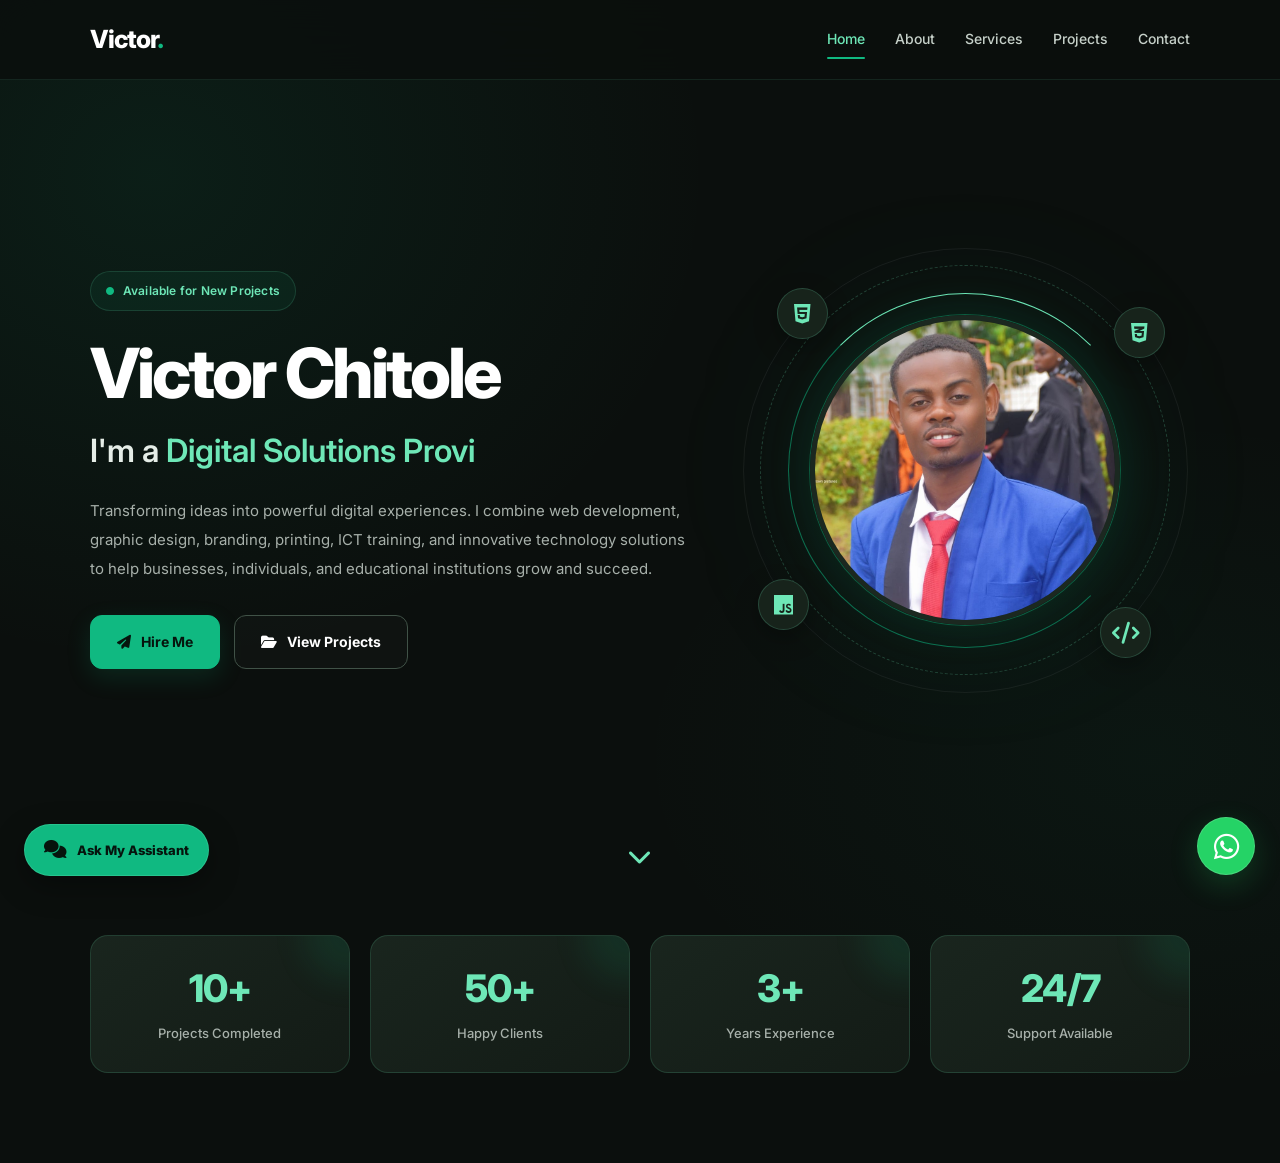
==== commit 4a2e0227: "Update index.html" ====
--- a/index.html
+++ b/index.html
@@ -1871,7 +1871,7 @@
 
                     <p>
                         <i class="fas fa-circle" style="font-size:7px;" aria-hidden="true"></i>
-                        Ready to help
+                        AI-powered assistant
                     </p>
 
                 </div>
@@ -1898,10 +1898,7 @@
                 <div class="vc-message bot">
                     Hello! 👋 Welcome to Victor Chitole's portfolio.
 
-                    I can tell you about Victor's skills, projects, services,
-                    and how to get in touch.
-
-                    What would you like to know?
+                    Ask me about Victor’s portfolio or ask a general question. I can help with explanations, ideas, writing, coding, learning, and more when the AI service is connected.
                 </div>
 
             </div>
@@ -1944,10 +1941,10 @@
                     type="text"
                     class="vc-chat-input"
                     id="vcChatInput"
-                    placeholder="Type your question..."
+                    placeholder="Ask me anything..."
                     autocomplete="off"
                     aria-label="Type your message"
-                    maxlength="500"
+                    maxlength="2000"
                     required>
 
                 <button
@@ -2221,314 +2218,126 @@
 
 
         /* =========================================
-           6. CHATBOT RESPONSE SYSTEM
-        ========================================= */
-
-        function getBotResponse(rawMessage) {
-
-            const message = rawMessage.toLowerCase().trim();
-
-            /* GREETINGS */
-
-            if (
-                /^(hi|hello|hey|good morning|good afternoon|good evening)\b/.test(message)
-            ) {
-
-                return "Hello! 👋 Welcome to Victor Chitole's portfolio. Ask me about his skills, projects, services, or contact details.";
-
-            }
-
-
-            /* ABOUT VICTOR */
-
-            if (
-                message.includes("who are you") ||
-                message.includes("about victor") ||
-                message.includes("who is victor") ||
-                message.includes("tell me about")
-            ) {
-
-                return "Victor Chitole is a digital solutions provider with skills in web development, graphic design, branding, ICT training, digital content, and technology solutions. He is also the founder of Mavinstech Solution.";
-
-            }
-
-
-            /* SKILLS */
-
-            if (
-                message.includes("skill") ||
-                message.includes("what can you do") ||
-                message.includes("expertise") ||
-                message.includes("qualification")
-            ) {
-
-                return "Victor's skills include:\n\n• HTML, CSS and JavaScript\n• Frontend web development\n• Graphic design and digital media\n• Branding and printing\n• ICT training and technical support\n• Kolibri digital learning systems\n• Smartboard learning support\n• Scratch programming and STEM robotics\n• Digital content creation and digitization.";
-
-            }
-
-
-            /* SERVICES */
-
-            if (
-                message.includes("service") ||
-                message.includes("offer") ||
-                message.includes("provide") ||
-                message.includes("what do you do")
-            ) {
-
-                return "Victor can assist with:\n\n• Website development\n• Graphic design and branding\n• Roll-up banners, flex banners and signage\n• Posters, T-shirt printing and promotional products\n• ICT training and technical support\n• Digital learning content and Kolibri\n• Coding and STEM robotics\n• Digital content creation\n\nContact Victor for a quotation.";
-
-            }
-
-
-            /* PROJECTS */
-
-            if (
-                message.includes("project") ||
-                message.includes("portfolio") ||
-                message.includes("work you've done") ||
-                message.includes("work you have done")
-            ) {
-
-                return "Victor's work includes website development, graphic design, printing and branding, and digital learning content. Visit the Projects page to explore his portfolio: projects.html";
-
-            }
-
-
-            /* WEB DEVELOPMENT */
-
-            if (
-                message.includes("web") ||
-                message.includes("website") ||
-                message.includes("frontend") ||
-                message.includes("development")
-            ) {
-
-                return "Victor uses HTML, CSS and JavaScript to build frontend websites and digital experiences. To discuss a website for your business or organization, visit the Contact page or message him on WhatsApp.";
-
-            }
-
-
-            /* GRAPHIC DESIGN */
-
-            if (
-                message.includes("graphic") ||
-                message.includes("design") ||
-                message.includes("logo") ||
-                message.includes("poster")
-            ) {
-
-                return "Graphic design services include logos, posters, flyers, promotional graphics, and digital materials. Share your requirements with Victor to discuss your project.";
-
-            }
-
-
-            /* PRINTING AND BRANDING */
-
-            if (
-                message.includes("banner") ||
-                message.includes("printing") ||
-                message.includes("print") ||
-                message.includes("t-shirt") ||
-                message.includes("tshirt") ||
-                message.includes("signage")
-            ) {
-
-                return "Printing and branding services include roll-up banners, flex banners, signage, posters, T-shirt printing, branded materials, and promotional designs. Contact Victor for pricing based on your size, quantity, and design requirements.";
-
-            }
-
-
-            /* EDUCATION TECHNOLOGY */
-
-            if (
-                message.includes("kolibri") ||
-                message.includes("smartboard") ||
-                message.includes("curriculum") ||
-                message.includes("digital learning")
-            ) {
-
-                return "Victor supports ICT training and digital learning activities involving Kolibri, smartboards, and digitized educational content. Contact him to discuss training or educational content requirements.";
-
-            }
-
-
-            /* CODING AND ROBOTICS */
-
-            if (
-                message.includes("robotics") ||
-                message.includes("scratch") ||
-                message.includes("coding") ||
-                message.includes("stem")
-            ) {
-
-                return "Victor supports ICT training activities involving Scratch programming, coding, and STEM robotics. Get in touch to discuss training for learners, schools, or organizations.";
-
-            }
-
-
-            /* PRICING */
-
-            if (
-                message.includes("price") ||
-                message.includes("cost") ||
-                message.includes("charge") ||
-                message.includes("quotation") ||
-                message.includes("quote") ||
-                message.includes("how much")
-            ) {
-
-                return "Pricing depends on the service, project size, materials, quantity, and delivery requirements. Tell Victor what you need to receive a suitable quotation.";
-
-            }
-
-
-            /* CONTACT DETAILS */
-
-            if (
-                message.includes("contact") ||
-                message.includes("phone") ||
-                message.includes("email") ||
-                message.includes("reach") ||
-                message.includes("whatsapp") ||
-                message.includes("number")
-            ) {
-
-                return "You can contact Victor Chitole through:\n\nWhatsApp/Phone: +254 740 163 974\nEmail: victorchitole@gmail.com\n\nWhatsApp: https://wa.me/254740163974";
-
-            }
-
-
-            /* BUSINESS INFORMATION */
-
-            if (
-                message.includes("mavinstech") ||
-                message.includes("business") ||
-                message.includes("company")
-            ) {
-
-                return "Mavinstech Solution is Victor Chitole's digital solutions brand, offering creative design, printing, branding, web development, ICT training, and technology-related services.\n\nYour Creative Tech Partner.";
-
-            }
-
-
-            /* LOCATION */
-
-            if (
-                message.includes("location") ||
-                message.includes("where are you") ||
-                message.includes("based")
-            ) {
-
-                return "Victor's business location is listed as Mtondia Sokoni, opposite South Gate School. Contact him to confirm availability or arrange a visit.";
-
-            }
-
-
-            /* HIRING AND COLLABORATION */
-
-            if (
-                message.includes("hire") ||
-                message.includes("work together") ||
-                message.includes("collaborate") ||
-                message.includes("available")
-            ) {
-
-                return "Thank you for considering Victor for your project! Please share what you need and your expected timeline. Contact him directly on WhatsApp: https://wa.me/254740163974";
-
-            }
-
-
-            /* THANK YOU */
-
-            if (message.includes("thank")) {
-
-                return "You're welcome! 😊 Is there anything else you'd like to know about Victor's skills, projects, or services?";
-
-            }
-
-
-            /* HELP */
-
-            if (message.includes("help")) {
-
-                return "I can help you learn about:\n\n• Victor's skills\n• Projects and portfolio\n• Web development\n• Graphic design and printing\n• ICT training and digital learning\n• Pricing enquiries\n• Contact details\n\nChoose a quick button or type your question.";
-
-            }
-
-
-            /* DEFAULT RESPONSE */
-
-            return "Thanks for your question! I may not have that information available yet. You can ask about Victor's skills, projects, services, pricing, or contact details. For other enquiries, contact Victor on WhatsApp: +254 740 163 974.";
-
-        }
-
-
-        /* =========================================
-           7. SEND CHAT MESSAGE
-        ========================================= */
-
-        function sendChatMessage(message) {
-
-            const cleanMessage = message.trim();
-
-            if (!cleanMessage) return;
-
-            addMessage(cleanMessage, "user");
-
-            const response = getBotResponse(cleanMessage);
-
-            window.setTimeout(function () {
-
-                addMessage(response, "bot");
-
-            }, 250);
-
+           6. AI CHAT ASSISTANT
+           Configure this URL after deploying server.mjs.
+        ========================================= */
+        const CHAT_API_URL = "/api/chat";
+        const chatHistory = [];
+        let chatBusy = false;
+
+        function addMessage(message, sender) {
+            const messageElement = document.createElement("div");
+            messageElement.className = "vc-message " + sender;
+            messageElement.textContent = message;
+            chatMessages.appendChild(messageElement);
+            chatMessages.scrollTop = chatMessages.scrollHeight;
+            return messageElement;
+        }
+
+        function setChatBusy(busy) {
+            chatBusy = busy;
+            chatInput.disabled = busy;
+            const sendButton = chatForm.querySelector("button[type='submit']");
+            sendButton.disabled = busy;
+            sendButton.style.opacity = busy ? ".6" : "1";
+            sendButton.style.cursor = busy ? "wait" : "pointer";
+        }
+
+        function getLocalFallback(rawMessage) {
+            const text = rawMessage.toLowerCase();
+            if (/^(hi|hello|hey|good morning|good afternoon|good evening)\b/.test(text)) {
+                return "Hello! 👋 I’m Victor’s portfolio AI assistant. Ask me about Victor, his work, web development, design, printing, ICT training, or general questions.";
+            }
+            if (/who are you|who is victor|about victor|tell me about victor/.test(text)) {
+                return "Victor Chitole is a digital solutions provider working in frontend web development, graphic design, branding, printing, ICT training, digital learning content, and technology solutions. He is associated with Mavinstech Solution.";
+            }
+            if (/skill|expertise|qualification/.test(text)) {
+                return "Victor’s skills include HTML, CSS, JavaScript, frontend development, graphic design, branding and printing, digital content creation, ICT training, Kolibri learning systems, smartboard learning support, Scratch programming, and STEM robotics.";
+            }
+            if (/service|offer|what do you do/.test(text)) {
+                return "Victor offers website development, graphic design, branding, roll-up and flex banners, signage, posters, T-shirt printing, ICT training, digital learning content, Kolibri support, coding and STEM robotics activities, and technical support.";
+            }
+            if (/project|portfolio|work/.test(text)) {
+                return "Victor’s portfolio includes web development, graphic design, printing and branding, and digital learning content. Open the Projects page from the navigation to explore available work.";
+            }
+            if (/contact|phone|email|whatsapp|reach/.test(text)) {
+                return "You can contact Victor on WhatsApp/phone at +254 740 163 974 or use https://wa.me/254740163974. Email: victorchitole@gmail.com.";
+            }
+            return "The AI service is not connected yet, so I can only answer a few portfolio questions right now. Connect the secure backend described in README.md to enable AI-powered answers to general questions. You can also contact Victor on WhatsApp: https://wa.me/254740163974.";
+        }
+
+        async function requestAIResponse(message) {
+            const response = await fetch(CHAT_API_URL, {
+                method: "POST",
+                headers: { "Content-Type": "application/json" },
+                body: JSON.stringify({ message, history: chatHistory.slice(-12) })
+            });
+
+            if (!response.ok) {
+                let details = "";
+                try {
+                    const data = await response.json();
+                    details = data.error || "";
+                } catch (_) {}
+                throw new Error(details || `AI service returned ${response.status}`);
+            }
+
+            const data = await response.json();
+            if (!data.reply || typeof data.reply !== "string") {
+                throw new Error("The AI service returned an empty response.");
+            }
+            return data.reply;
+        }
+
+        async function sendChatMessage(rawMessage) {
+            const message = String(rawMessage || "").trim();
+            if (!message || chatBusy) return;
+
+            addMessage(message, "user");
+            chatInput.value = "";
+            chatQuick.style.display = "none";
+            setChatBusy(true);
+
+            const thinking = addMessage("Thinking…", "bot");
+            try {
+                const reply = await requestAIResponse(message);
+                thinking.textContent = reply;
+                chatHistory.push(
+                    { role: "user", content: message },
+                    { role: "assistant", content: reply }
+                );
+                if (chatHistory.length > 16) chatHistory.splice(0, chatHistory.length - 16);
+            } catch (error) {
+                console.error("Portfolio AI error:", error);
+                thinking.textContent = getLocalFallback(message);
+                if (CHAT_API_URL === "/api/chat") {
+                    const note = document.createElement("small");
+                    note.textContent = "AI connection unavailable. Showing a basic fallback answer.";
+                    note.style.cssText = "display:block;color:#a7b0aa;font-size:10px;margin-top:6px;";
+                    thinking.appendChild(note);
+                }
+            } finally {
+                setChatBusy(false);
+                chatInput.focus();
+            }
         }
 
         chatForm.addEventListener("submit", function (event) {
-
             event.preventDefault();
-
-            const message = chatInput.value;
-
-            if (!message.trim()) return;
-
-            chatInput.value = "";
-
-            sendChatMessage(message);
-
+            sendChatMessage(chatInput.value);
         });
 
-
-        /* =========================================
-           8. CHATBOT QUICK REPLIES
-        ========================================= */
-
         chatQuick.querySelectorAll("[data-question]").forEach(function (button) {
-
             button.addEventListener("click", function () {
-
                 const question = button.getAttribute("data-question");
-
                 const quickQuestions = {
-
                     skills: "What skills does Victor have?",
-
-                    projects: "Tell me about your projects",
-
-                    services: "What services do you offer?",
-
+                    projects: "Tell me about Victor's projects",
+                    services: "What services does Victor offer?",
                     contact: "How can I contact Victor?"
-
                 };
-
-                sendChatMessage(
-                    quickQuestions[question] || question
-                );
-
+                sendChatMessage(quickQuestions[question] || question);
             });
-
         });
 
     </script>
